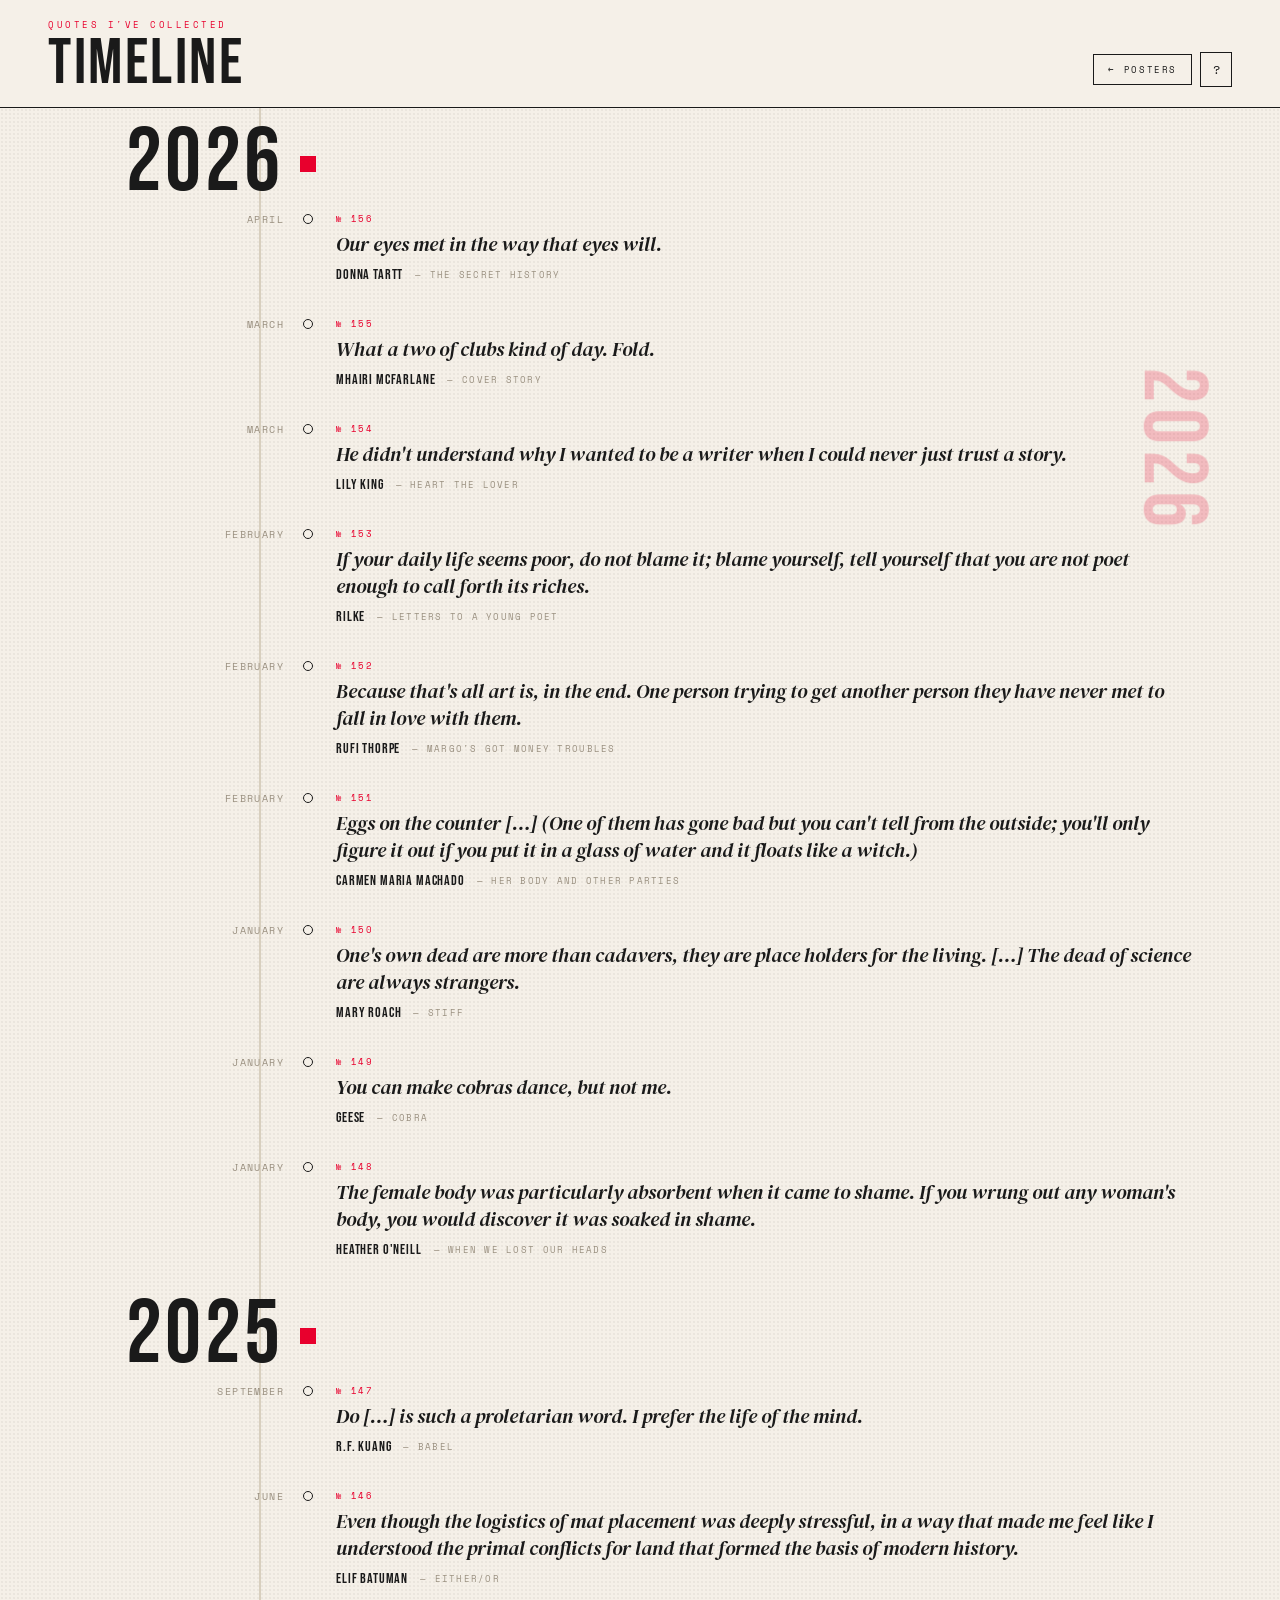
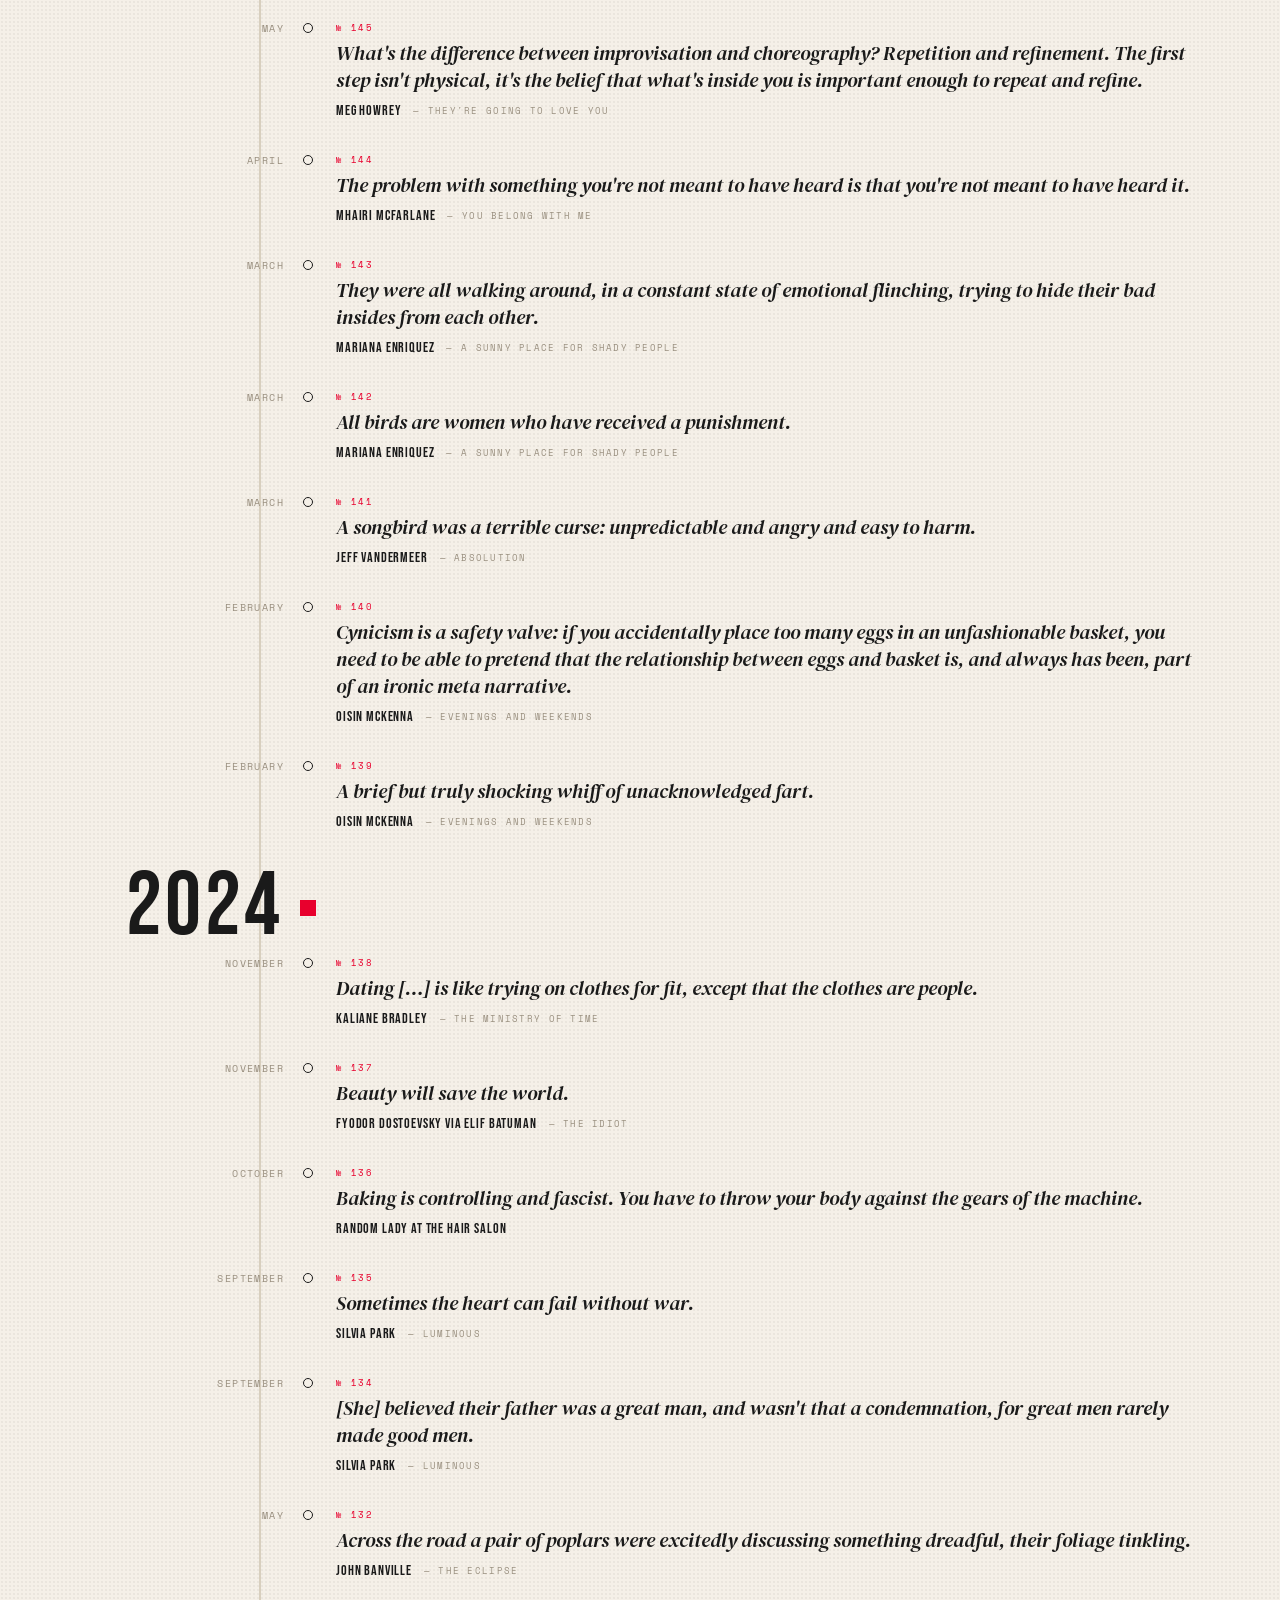
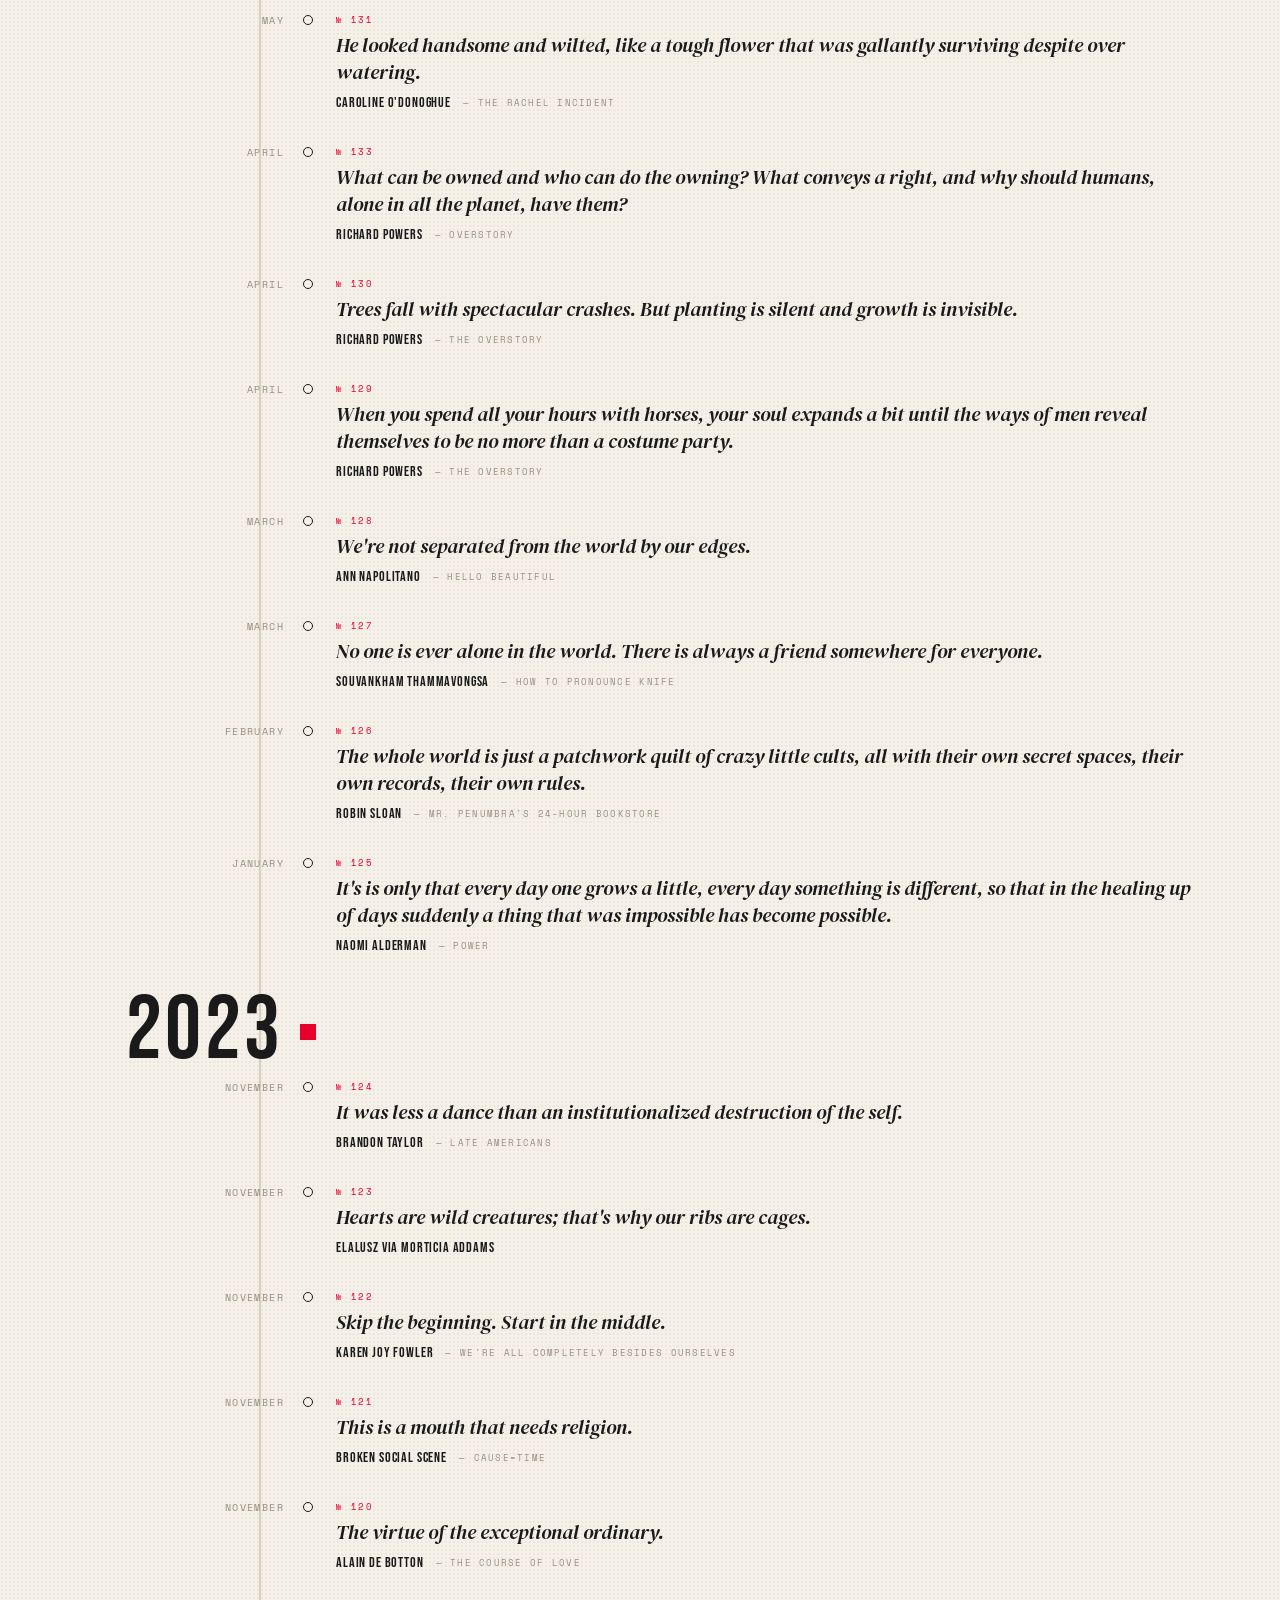
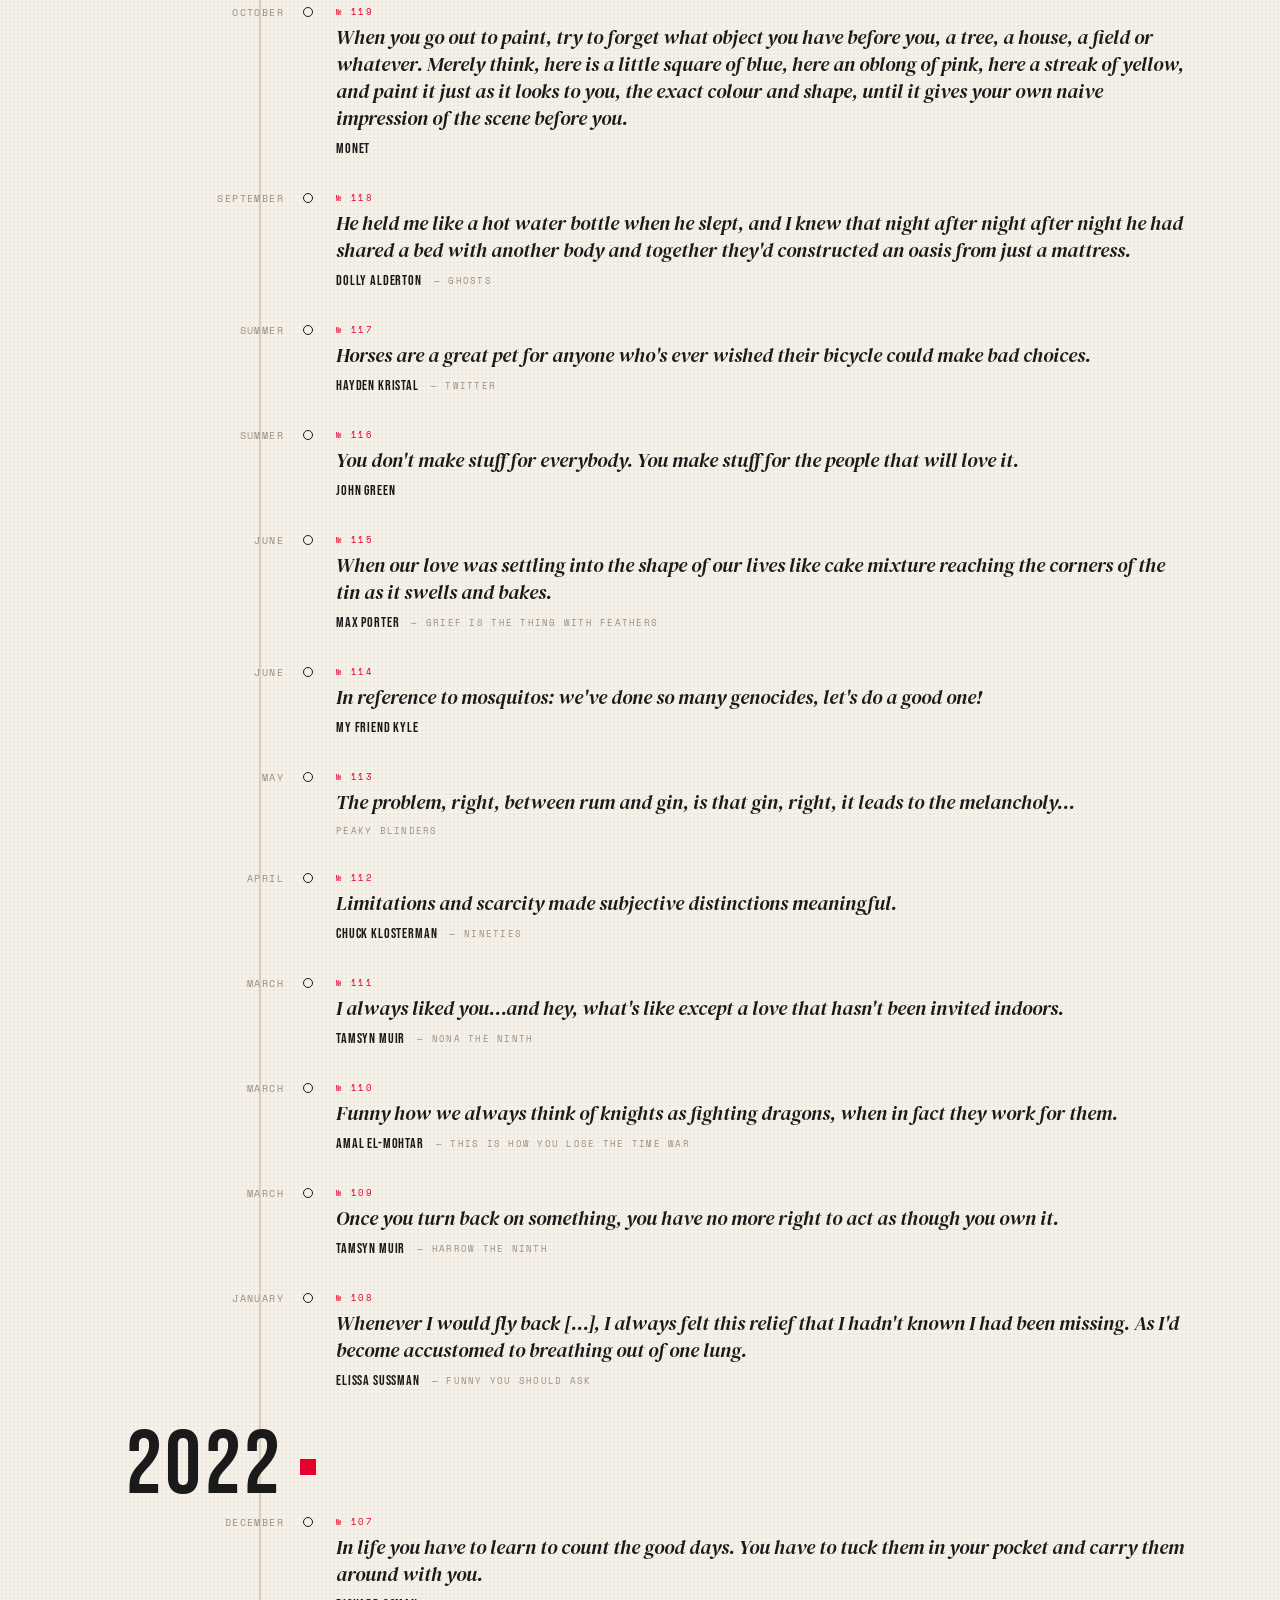
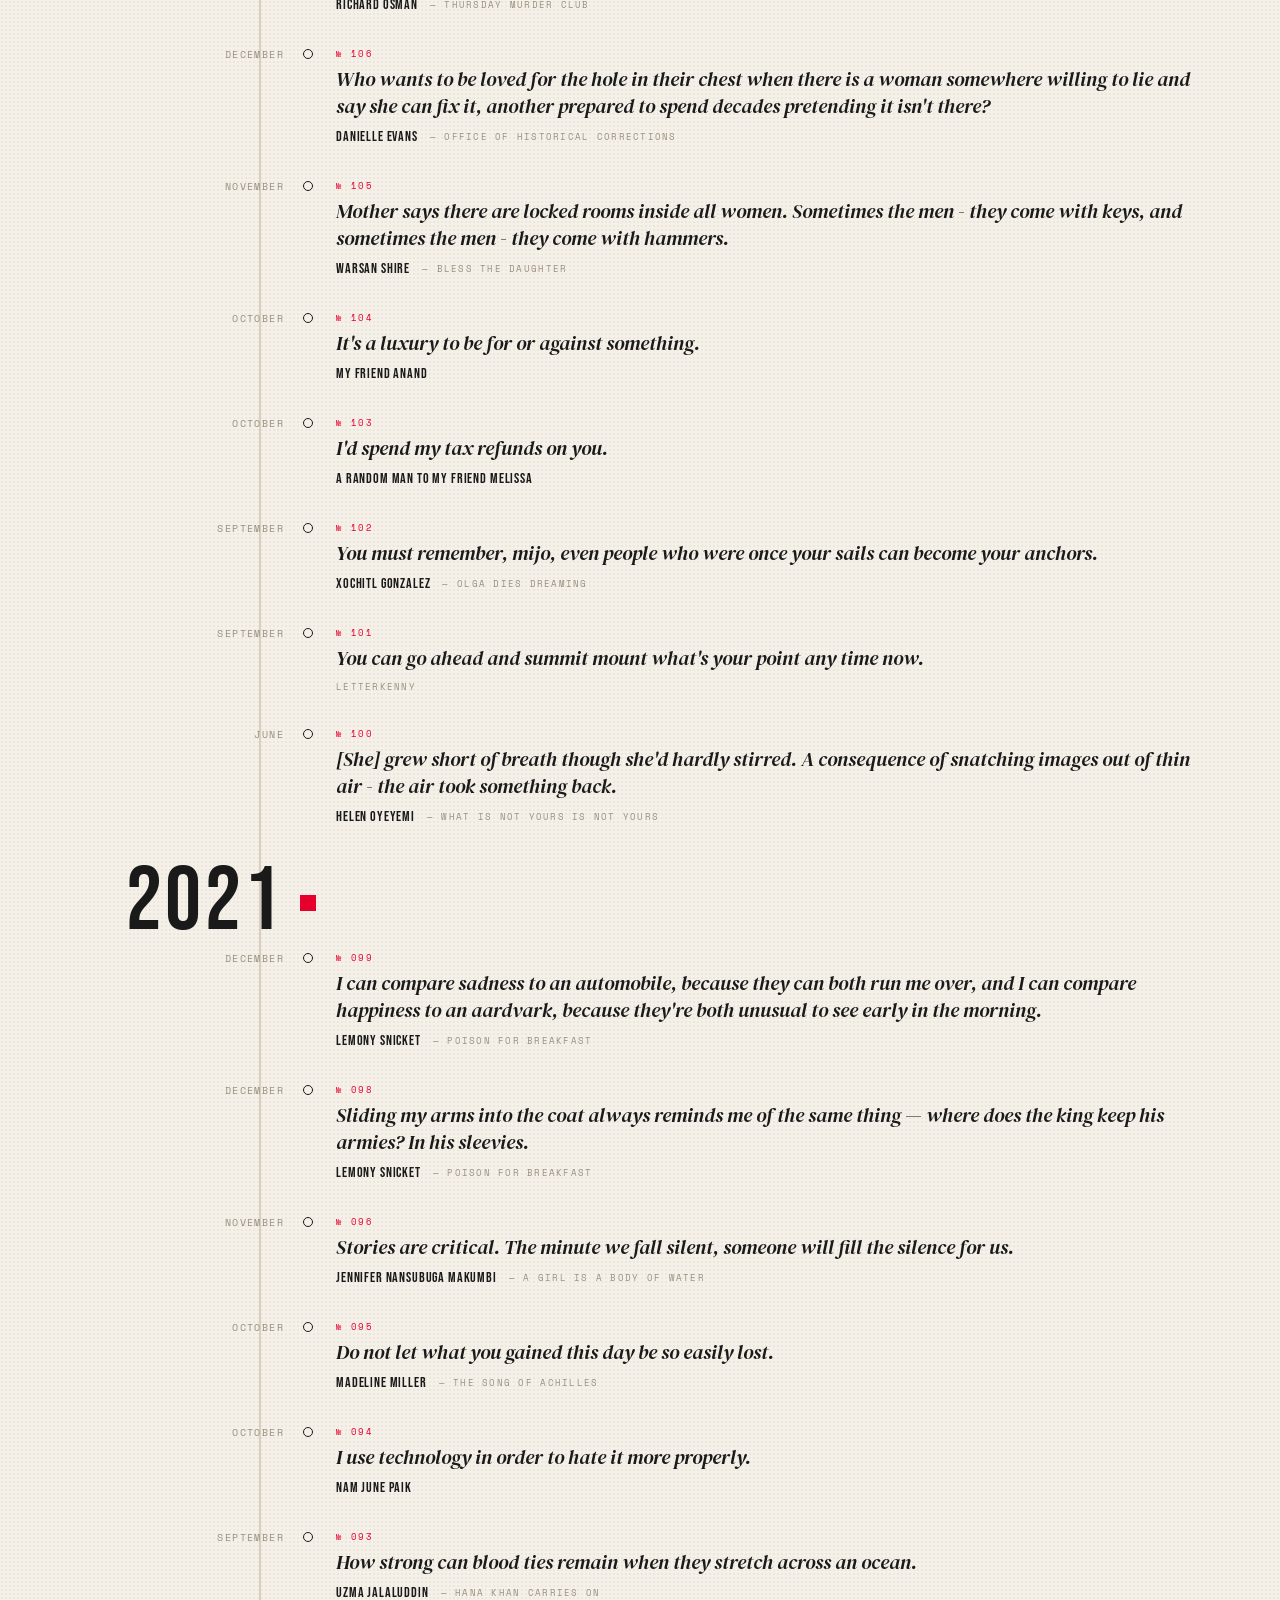
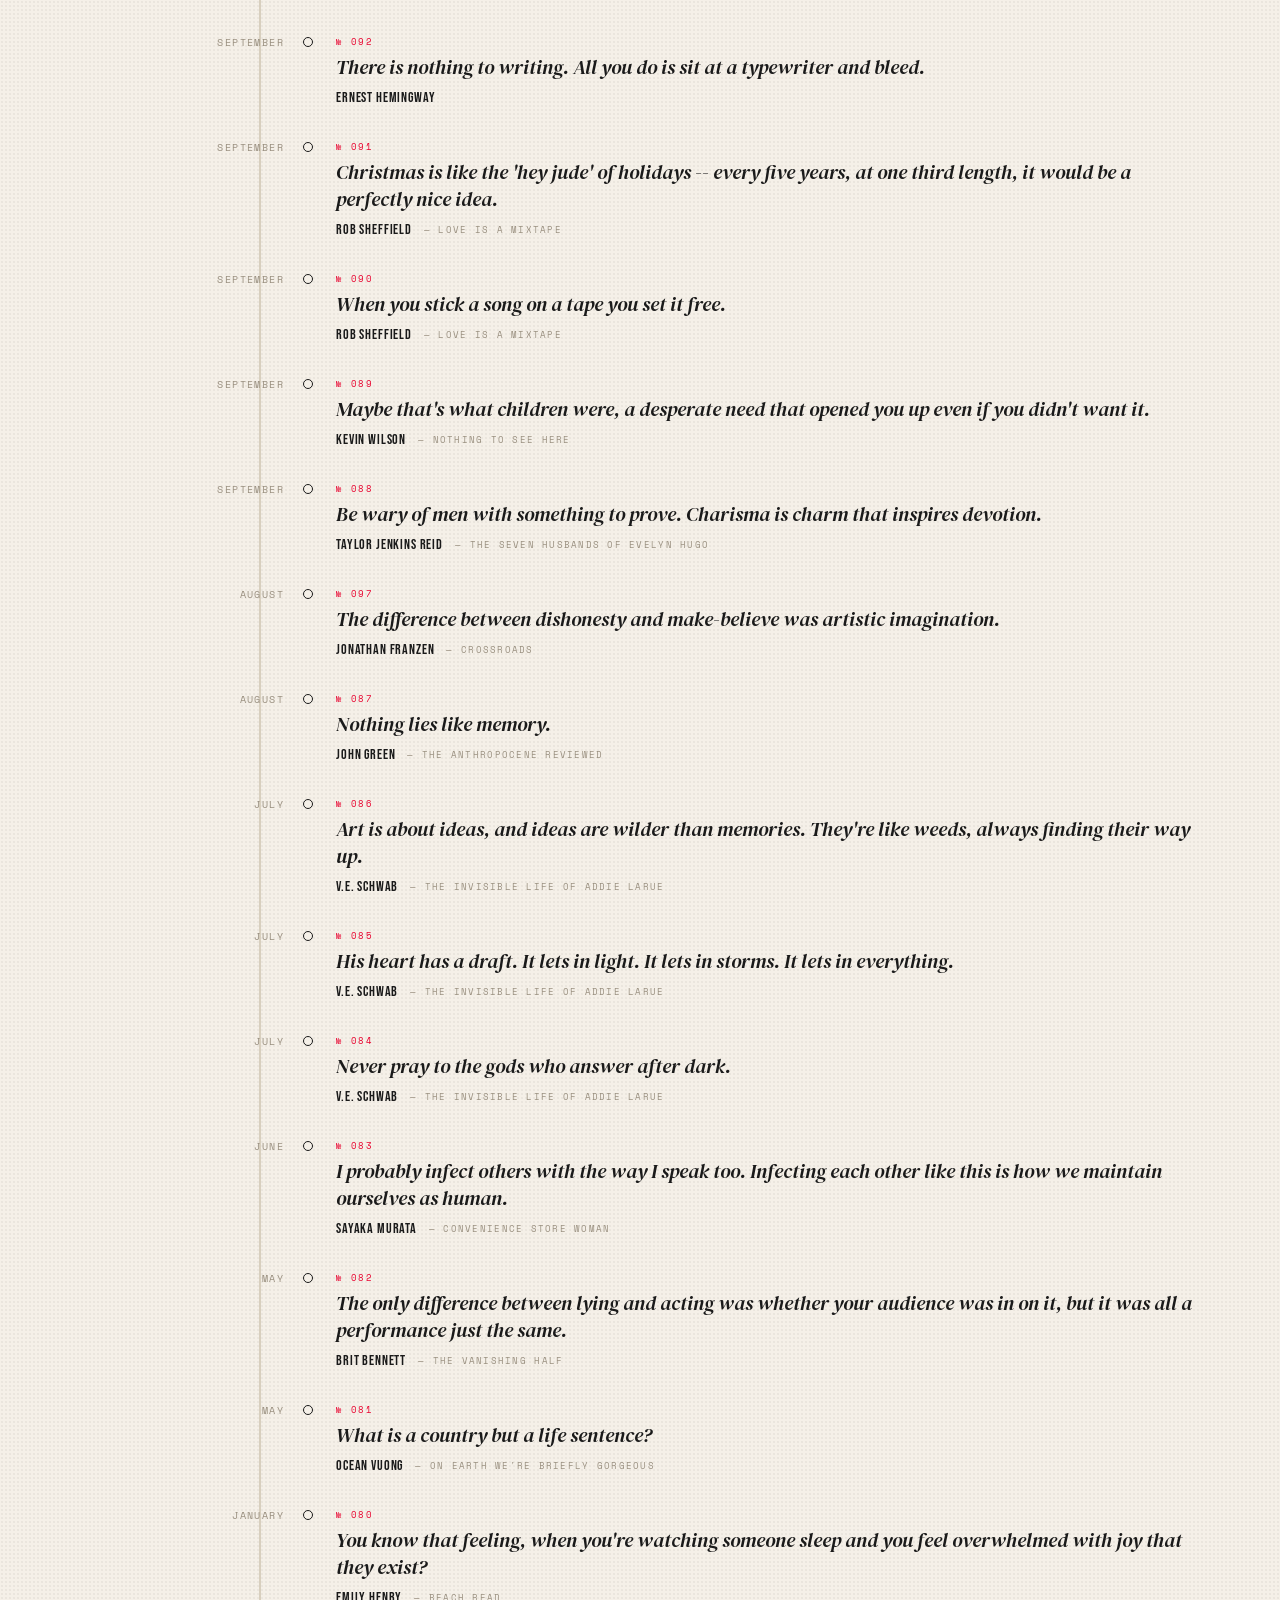
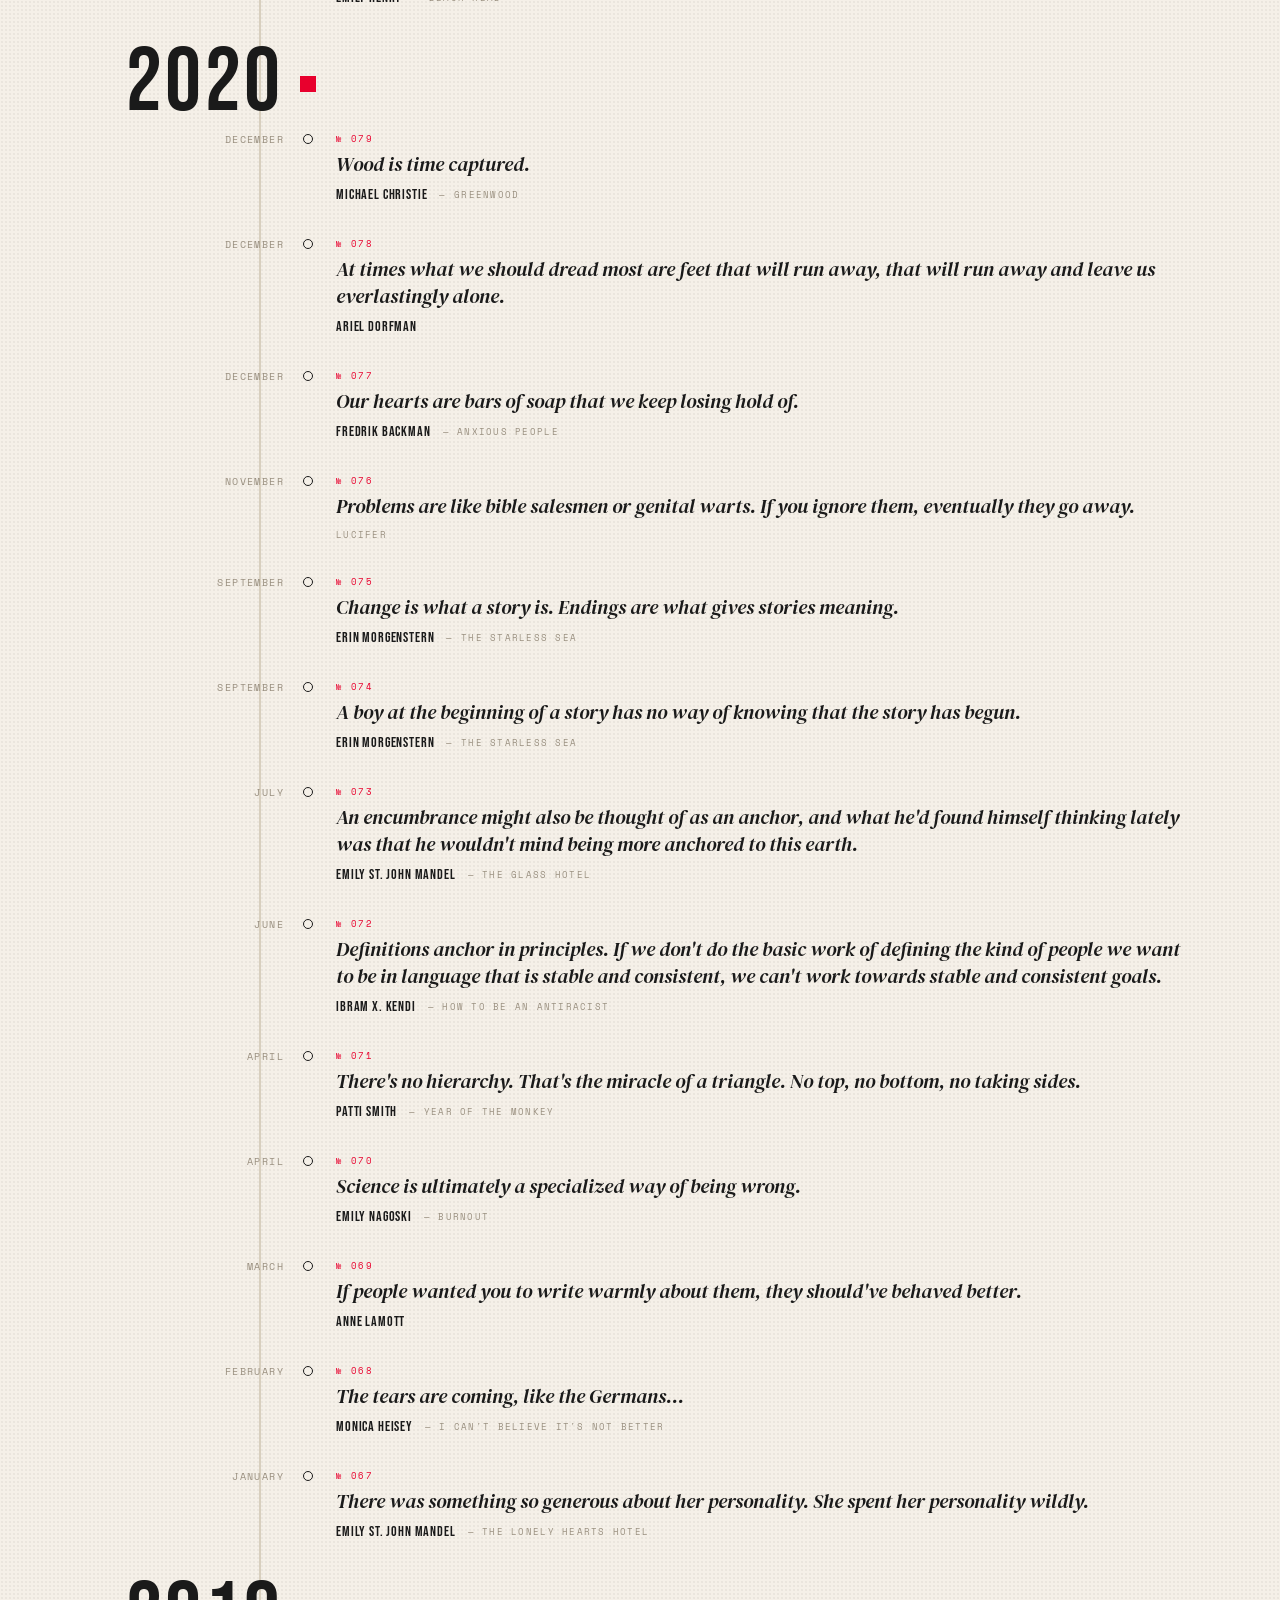
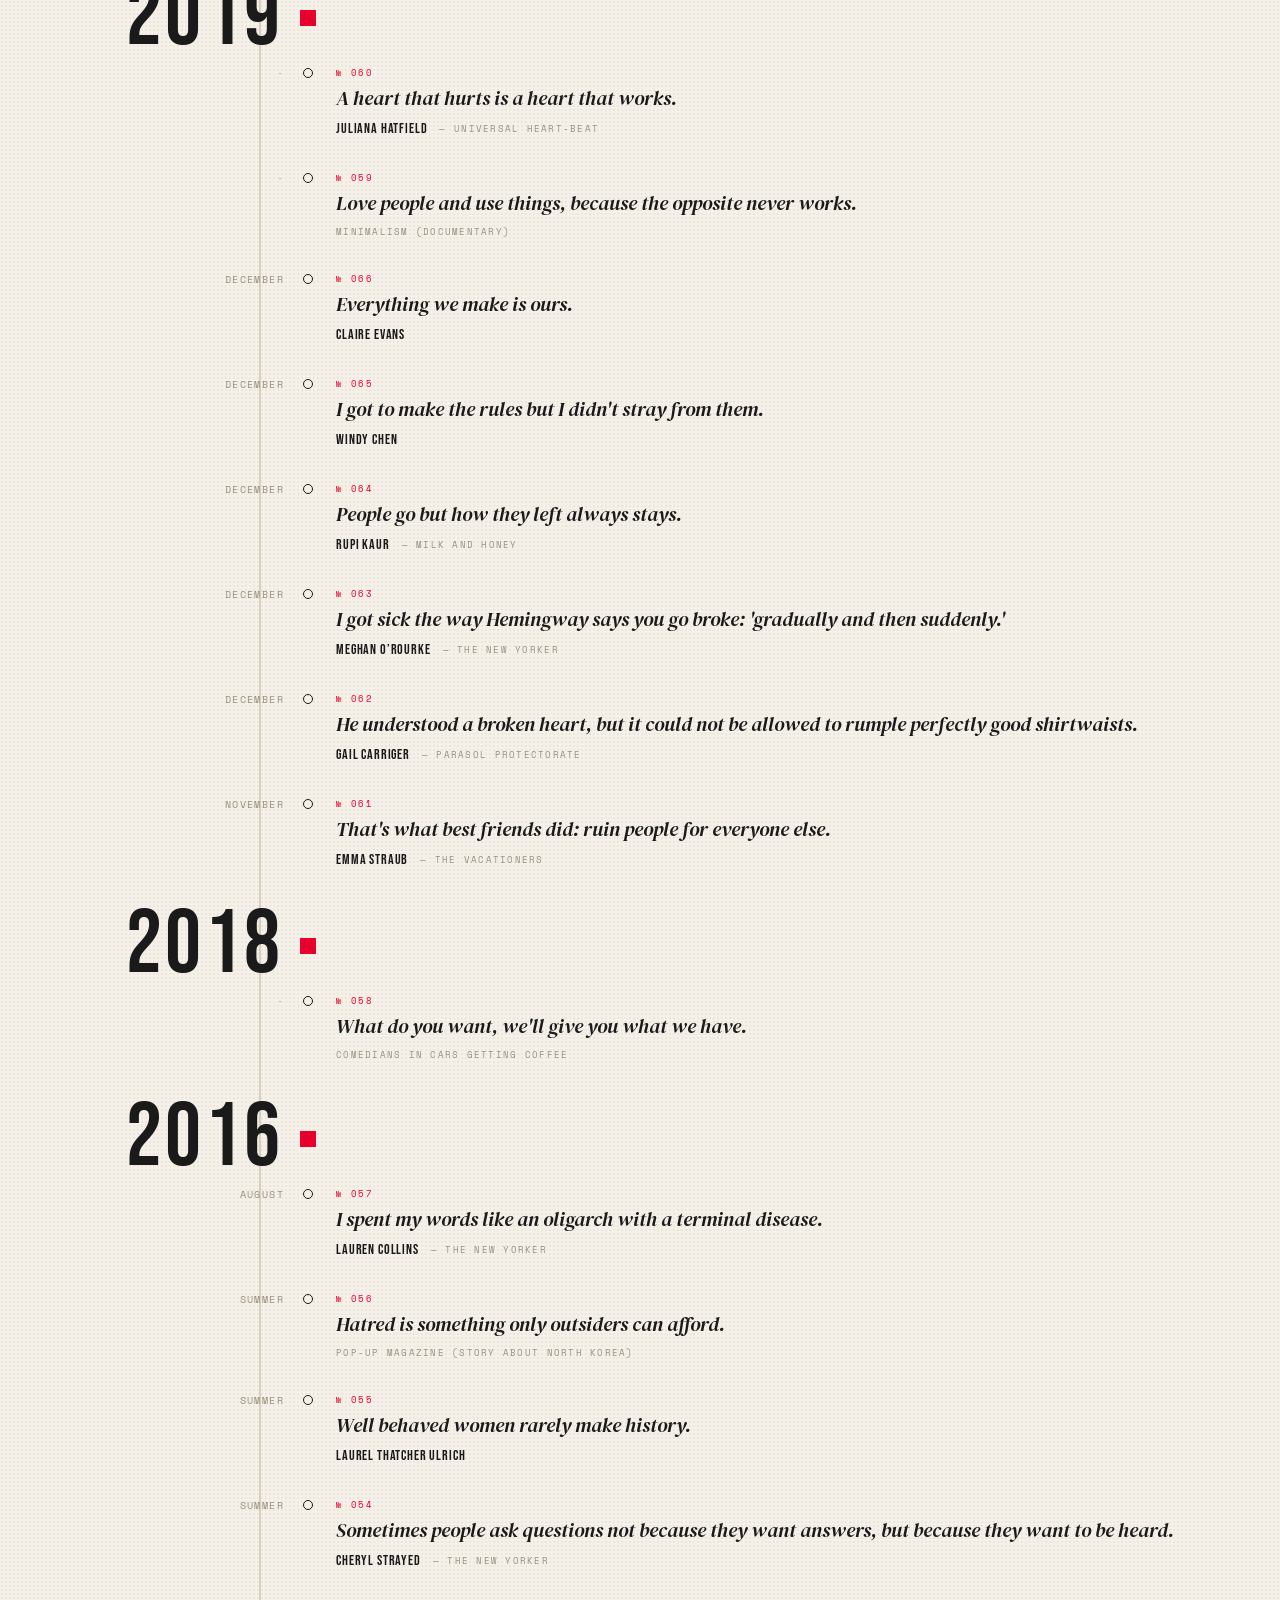
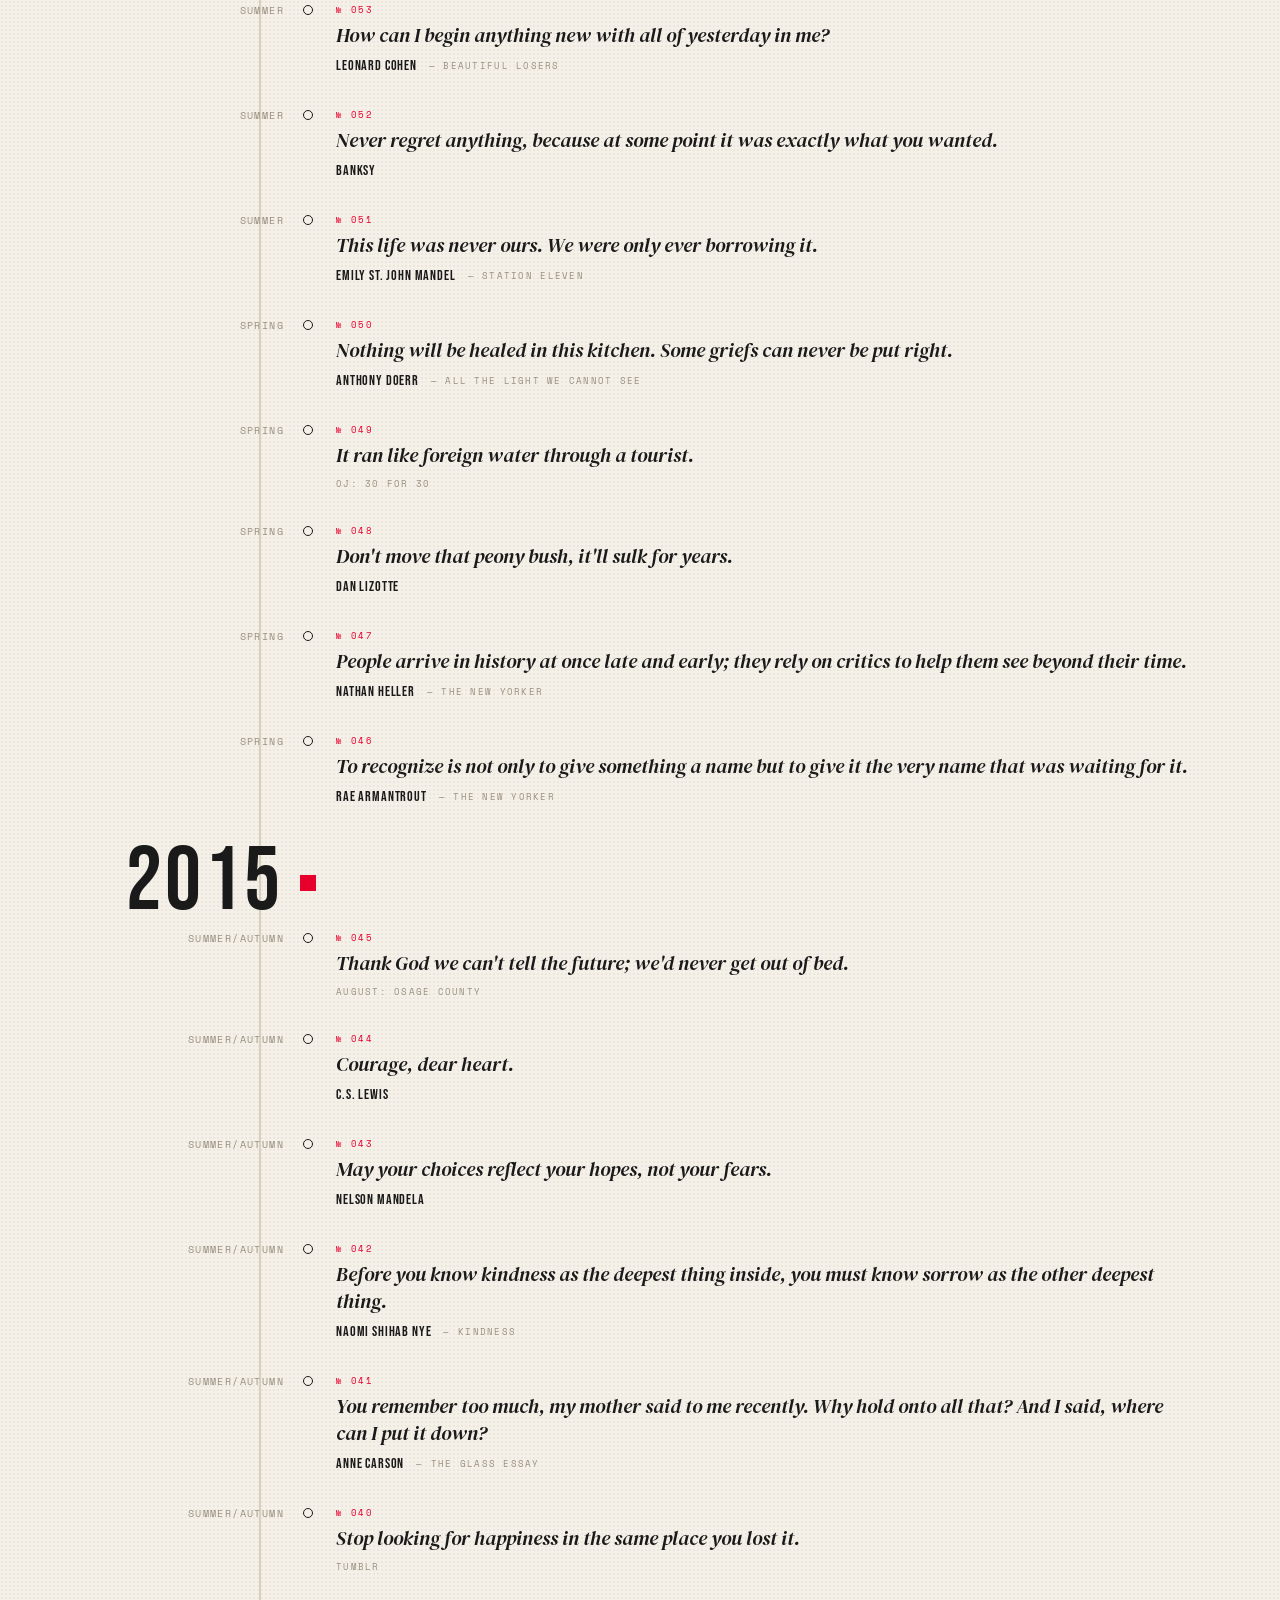
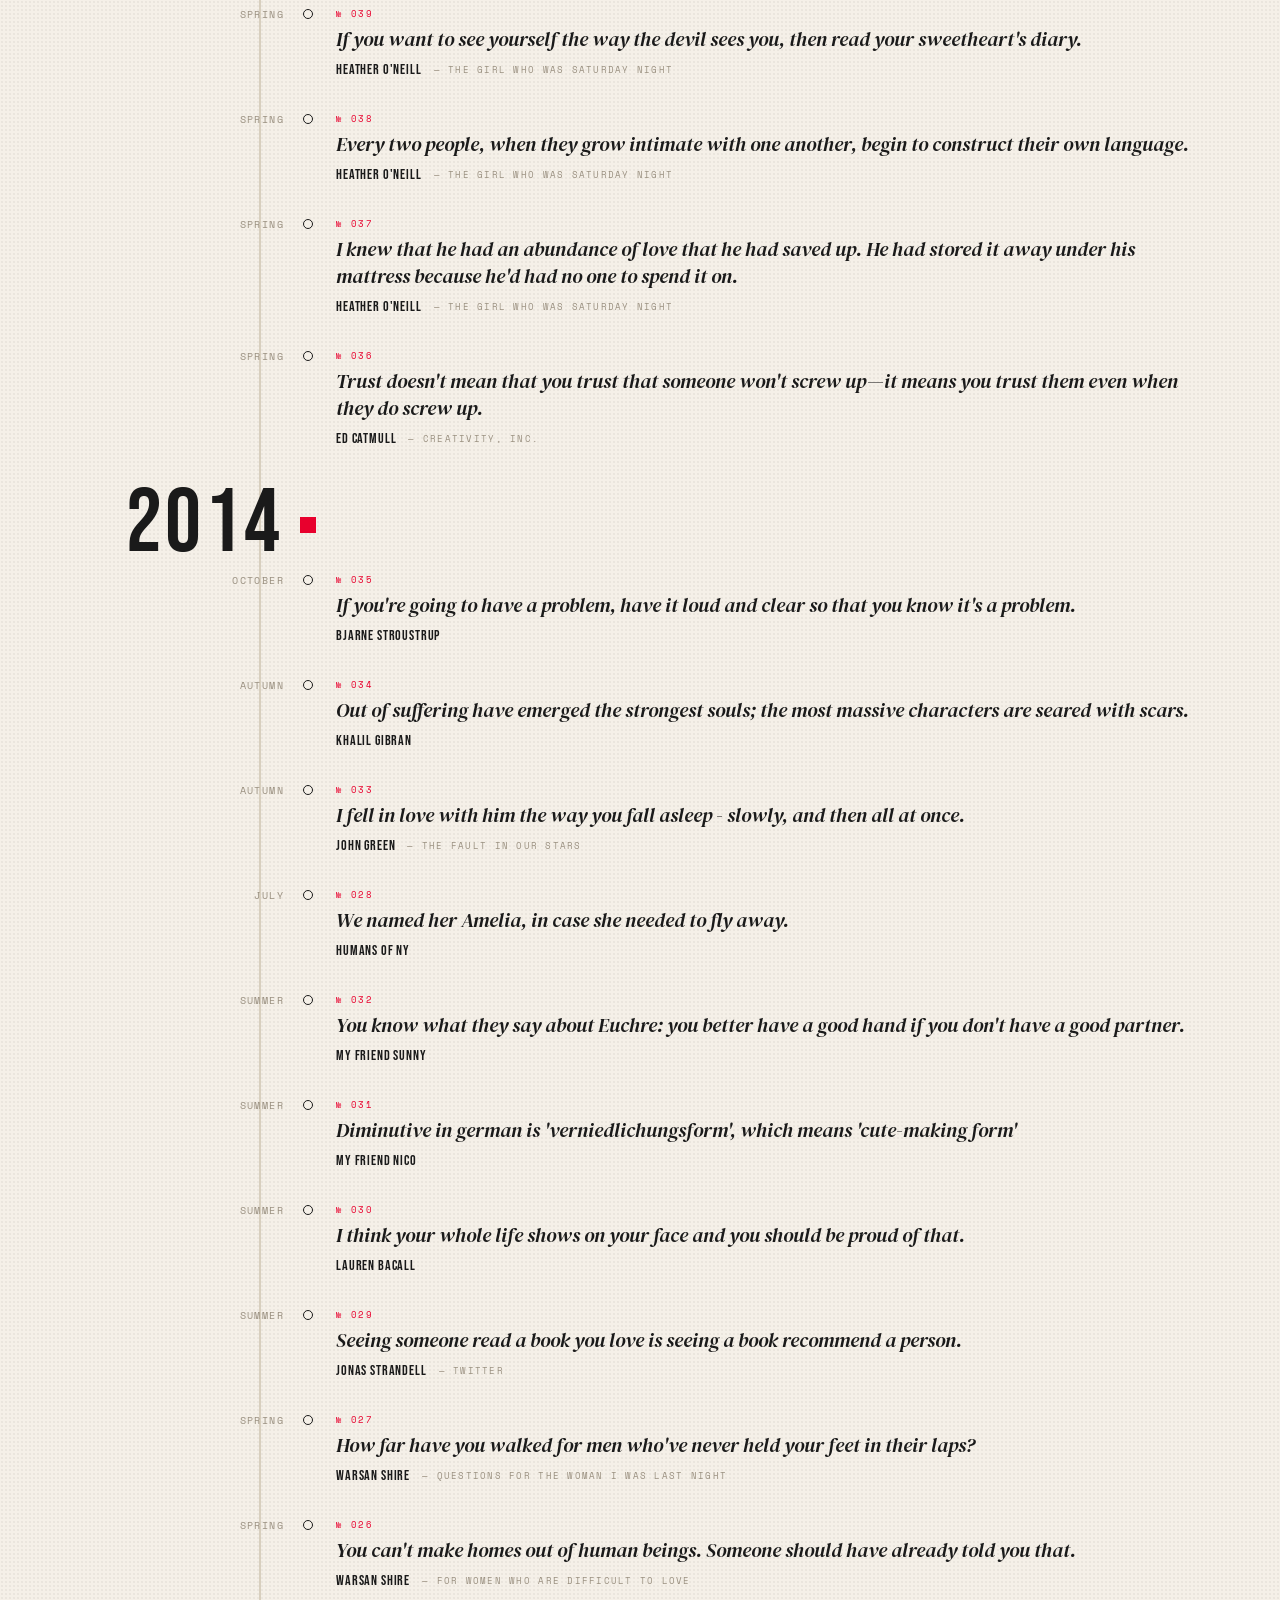
==== timeline.html @ dbc880e6 "add timeline" ====
<!DOCTYPE html>
<html lang="en">
<head>
  <meta charset="UTF-8">
  <meta name="viewport" content="width=device-width, initial-scale=1.0">
  <title>Quotes — Timeline</title>
  <link rel="preconnect" href="https://fonts.googleapis.com">
  <link href="https://fonts.googleapis.com/css2?family=Bebas+Neue&family=DM+Serif+Display:ital@0;1&family=Space+Mono:wght@400;700&display=swap" rel="stylesheet">
  <link rel="stylesheet" href="timeline.css">
</head>
<body>

<header class="page-header">
  <div class="masthead">
    <div class="masthead-eyebrow">Quotes I've collected</div>
    <h1 class="masthead-title">Timeline</h1>
  </div>
  <nav class="page-nav">
    <a class="nav-link" href="index.html">← Posters</a>
    <button class="nav-link nav-info" onclick="openAbout()" title="About">?</button>
  </nav>
</header>

<aside class="year-pin" id="yearPin" aria-hidden="true"></aside>

<main class="timeline" id="timeline">
  <!-- Years and entries injected by JS -->
  <div class="loading">Loading the archive…</div>
</main>

<footer class="page-footer">
  <div class="footer-rule"></div>
  <div class="footer-meta">
    <span id="countLabel">— quotes</span>
    <span class="footer-dot">•</span>
    <span id="rangeLabel">spanning —</span>
  </div>
</footer>

<!-- About overlay -->
<div class="about-overlay" id="aboutOverlay" aria-hidden="true">
  <button class="about-close" onclick="closeAbout()" aria-label="Close">×</button>
  <div class="about-content">
    <div class="about-eyebrow">Some context</div>
    <h2 class="about-title">The <br>timeline</h2>
    <p>Every quote I've saved, in the order I saved it. Tap any entry to open the poster.</p>
    <p>Some years are loud, some are quiet — that's just how reading goes. The dates get blurrier the further back you go; I only started using Goodreads around 2019, so anything before that is dated by vibes. The quotes themselves still live in one date-less, biblical-length note.
    </p>
    <div class="about-divider"></div>
    <p class="about-meta">Made by <a href="https://meowni.ca">Monica Dinculescu</a>.</p>
  </div>
</div>

<script src="timeline.js"></script>
</body>
</html>
---- timeline.css ----
:root {
  --bg: #F5F0E8;
  --ink: #1A1A1A;
  --accent: #E8002D;
  --muted: #9A9080;
  --rule: #D8CFBE;
  --serif: 'DM Serif Display', Georgia, serif;
  --mono: 'Space Mono', monospace;
  --display: 'Bebas Neue', sans-serif;

  /* Spine geometry */
  --spine-x: clamp(110px, 22%, 220px);   /* where the vertical rule sits */
  --tick-r: 5px;
}

*, *::before, *::after { box-sizing: border-box; margin: 0; padding: 0; }

html, body {
  background: var(--bg);
  color: var(--ink);
  font-family: var(--mono);
  -webkit-font-smoothing: antialiased;
  text-rendering: optimizeLegibility;
}

body {
  min-height: 100dvh;
  padding-bottom: 120px;
  background-image:
    radial-gradient(rgba(26,26,26,0.05) 1px, transparent 1px);
  background-size: 4px 4px;
}

a { color: inherit; }

/* ── HEADER ─────────────────────────────────────────────── */
.page-header {
  position: sticky;
  top: 0;
  z-index: 5;
  background: var(--bg);
  border-bottom: 1.5px solid var(--ink);
  display: flex;
  align-items: flex-end;
  justify-content: space-between;
  padding: 18px clamp(20px, 4vw, 48px) 14px;
  gap: 24px;
}

.masthead-eyebrow {
  font-family: var(--mono);
  font-size: 9px;
  letter-spacing: 0.28em;
  text-transform: uppercase;
  color: var(--accent);
  margin-bottom: 4px;
}

.masthead-title {
  font-family: var(--display);
  font-size: clamp(36px, 6vw, 64px);
  line-height: 0.9;
  letter-spacing: 0.04em;
  font-weight: 400;
}

.page-nav {
  display: flex;
  gap: 8px;
  align-items: center;
  padding-bottom: 6px;
}

.nav-link {
  appearance: none;
  background: transparent;
  border: 1.5px solid var(--ink);
  color: var(--ink);
  font-family: var(--mono);
  font-size: 9px;
  letter-spacing: 0.18em;
  text-transform: uppercase;
  padding: 8px 14px;
  text-decoration: none;
  cursor: pointer;
  transition: background 0.15s, color 0.15s;
  display: inline-flex;
  align-items: center;
  justify-content: center;
}
.nav-link:hover {
  background: var(--ink);
  color: var(--bg);
}
.nav-info {
  width: 32px;
  padding: 8px 0;
  font-size: 12px;
  letter-spacing: 0;
}

/* ── STICKY YEAR PIN ─────────────────────────────────────── */
.year-pin {
  position: fixed;
  top: 50%;
  right: clamp(12px, 2vw, 28px);
  transform: translateY(-50%) rotate(90deg);
  transform-origin: center;
  font-family: var(--display);
  font-size: clamp(48px, 7vw, 96px);
  letter-spacing: 0.06em;
  color: var(--accent);
  opacity: 0.18;
  pointer-events: none;
  user-select: none;
  z-index: 1;
  white-space: nowrap;
  transition: opacity 0.3s ease;
}
.year-pin.visible { opacity: 0.22; }

/* ── TIMELINE ─────────────────────────────────────────────── */
.timeline {
  position: relative;
  max-width: 1200px;
  margin: 0 auto;
  padding: 56px clamp(20px, 4vw, 48px) 40px;
}

.loading {
  font-family: var(--mono);
  font-size: 11px;
  letter-spacing: 0.2em;
  text-transform: uppercase;
  color: var(--muted);
  text-align: center;
  padding: 80px 0;
}

/* The vertical spine */
.timeline::before {
  content: '';
  position: absolute;
  top: 0;
  bottom: 0;
  left: calc(var(--spine-x) - 0.75px);
  width: 1.5px;
  background: var(--rule);
}

/* ── YEAR GROUP ───────────────────────────────────────────── */
.year-group {
  position: relative;
  margin-bottom: 64px;
}

.year-marker {
  position: relative;
  display: flex;
  align-items: center;
  margin-bottom: 28px;
}

.year-marker::before {
  /* fat tick that interrupts the spine */
  content: '';
  position: absolute;
  left: calc(var(--spine-x) - 8px);
  top: 50%;
  transform: translateY(-50%);
  width: 16px;
  height: 16px;
  background: var(--accent);
  z-index: 2;
}

.year-label {
  position: absolute;
  left: 0;
  width: calc(var(--spine-x) - 24px);
  text-align: right;
  font-family: var(--display);
  font-size: clamp(48px, 7vw, 96px);
  line-height: 1;
  letter-spacing: 0.04em;
  color: var(--ink);
  top: 50%;
  transform: translateY(-50%);
}

/* ── ENTRY (whole row is a link) ──────────────────────────── */
.entry {
  position: relative;
  display: block;
  padding: 12px 0 14px calc(var(--spine-x) + 28px);
  text-decoration: none;
  color: inherit;
  transition: background 0.2s ease;
}

.entry:hover {
  background: rgba(232, 0, 45, 0.04);
}

.entry::before {
  /* dot on the spine */
  content: '';
  position: absolute;
  left: calc(var(--spine-x) - var(--tick-r));
  top: 22px;
  width: calc(var(--tick-r) * 2);
  height: calc(var(--tick-r) * 2);
  background: var(--bg);
  border: 1.5px solid var(--ink);
  border-radius: 50%;
  z-index: 2;
  transition: background 0.2s ease, border-color 0.2s ease, transform 0.2s ease;
}

.entry:hover::before {
  background: var(--accent);
  border-color: var(--accent);
  transform: scale(1.3);
}

.entry-date {
  position: absolute;
  left: 0;
  top: 20px;
  width: calc(var(--spine-x) - 24px);
  text-align: right;
  font-family: var(--mono);
  font-size: 10px;
  letter-spacing: 0.14em;
  text-transform: uppercase;
  color: var(--muted);
}

.entry-id {
  display: inline-block;
  font-family: var(--mono);
  font-size: 9px;
  letter-spacing: 0.18em;
  color: var(--accent);
  margin-bottom: 6px;
}

.entry-quote {
  font-family: var(--serif);
  font-style: italic;
  font-size: clamp(16px, 1.6vw, 20px);
  line-height: 1.35;
  color: var(--ink);
}

.entry-meta {
  margin-top: 8px;
  display: flex;
  align-items: center;
  gap: 12px;
  flex-wrap: wrap;
}

.entry-author {
  font-family: var(--display);
  font-size: 14px;
  letter-spacing: 0.06em;
  color: var(--ink);
}

.entry-source {
  font-family: var(--mono);
  font-size: 9px;
  letter-spacing: 0.14em;
  text-transform: uppercase;
  color: var(--muted);
}

/* Only prepend the em-dash when an author span sits before us. */
.entry-author + .entry-source::before {
  content: '— ';
}

/* ── FOOTER ───────────────────────────────────────────────── */
.page-footer {
  max-width: 1200px;
  margin: 0 auto;
  padding: 0 clamp(20px, 4vw, 48px);
}

.footer-rule {
  height: 1.5px;
  background: var(--ink);
  margin-bottom: 14px;
}

.footer-meta {
  display: flex;
  align-items: center;
  gap: 12px;
  font-family: var(--mono);
  font-size: 9px;
  letter-spacing: 0.22em;
  text-transform: uppercase;
  color: var(--muted);
}

.footer-dot { color: var(--accent); }

/* ── ABOUT OVERLAY ────────────────────────────────────────── */
.about-overlay {
  position: fixed;
  inset: 0;
  background: var(--ink);
  color: var(--bg);
  z-index: 100;
  display: flex;
  align-items: center;
  justify-content: center;
  padding: clamp(28px, 8%, 56px);
  opacity: 0;
  pointer-events: none;
  transition: opacity 0.3s ease;
}

.about-overlay.open {
  opacity: 1;
  pointer-events: all;
}

.about-close {
  position: absolute;
  top: 14px;
  right: 14px;
  appearance: none;
  background: transparent;
  border: none;
  color: var(--bg);
  font-family: var(--mono);
  font-size: 36px;
  line-height: 1;
  width: 40px;
  height: 40px;
  cursor: pointer;
  transition: color 0.15s;
}
.about-close:hover { color: var(--accent); }

.about-content {
  max-width: 420px;
  display: flex;
  flex-direction: column;
  gap: 14px;
}

.about-eyebrow {
  font-family: var(--mono);
  font-size: 9px;
  letter-spacing: 0.28em;
  text-transform: uppercase;
  color: var(--accent);
}

.about-title {
  font-family: var(--display);
  font-size: clamp(36px, 9vw, 64px);
  line-height: 0.95;
  letter-spacing: 0.02em;
  color: var(--bg);
  font-weight: 400;
  margin-bottom: 6px;
}

.about-content p {
  font-family: var(--mono);
  font-size: 12px;
  line-height: 1.8;
  letter-spacing: 0.04em;
}

.about-content a { color: var(--accent); text-decoration: none; }
.about-content a:hover { text-decoration: underline; }

.about-divider {
  width: 32px;
  height: 1.5px;
  background: var(--accent);
  margin: 6px 0;
}

.about-meta { font-size: 10px !important; opacity: 0.6; }

/* ── MOBILE ───────────────────────────────────────────────── */
@media (max-width: 640px) {
  :root {
    --spine-x: 96px;
  }

  .page-header {
    padding: 14px 16px 12px;
  }

  .masthead-title { font-size: 36px; }
  .masthead-eyebrow { font-size: 8px; letter-spacing: 0.22em; }

  .nav-link {
    font-size: 8px;
    letter-spacing: 0.14em;
    padding: 7px 10px;
  }
  .nav-info { width: 28px; padding: 7px 0; font-size: 11px; }

  .timeline { padding: 28px 14px 24px; }

  .year-group { margin-bottom: 40px; }

  /* On mobile the year label is too wide to sit fully inside the
     left gutter, so let it overflow naturally and align it left.  */
  .year-label {
    position: relative;
    left: auto;
    top: auto;
    transform: none;
    width: auto;
    text-align: left;
    font-size: 44px;
    padding-right: 12px;
    background: var(--bg);  /* mask the spine behind the digits */
    z-index: 1;
  }

  .year-marker {
    margin-bottom: 18px;
  }

  .year-marker::before {
    width: 10px;
    height: 10px;
    left: calc(var(--spine-x) - 5px);
    z-index: 0;  /* sits behind the year label on mobile */
  }

  .entry {
    padding: 12px 0 12px calc(var(--spine-x) + 16px);
  }

  .entry-date {
    font-size: 8px;
    letter-spacing: 0.1em;
    width: calc(var(--spine-x) - 18px);
    top: 20px;
  }

  .entry-quote {
    font-size: 16px;
  }

  .entry-author { font-size: 13px; }
  .entry-source { font-size: 8px; }
  .entry-author + .entry-source::before { content: ''; }

  .year-pin { display: none; }
}

/* ── REDUCED MOTION ───────────────────────────────────────── */
@media (prefers-reduced-motion: reduce) {
  *, *::before, *::after {
    transition: none !important;
    animation: none !important;
  }
}
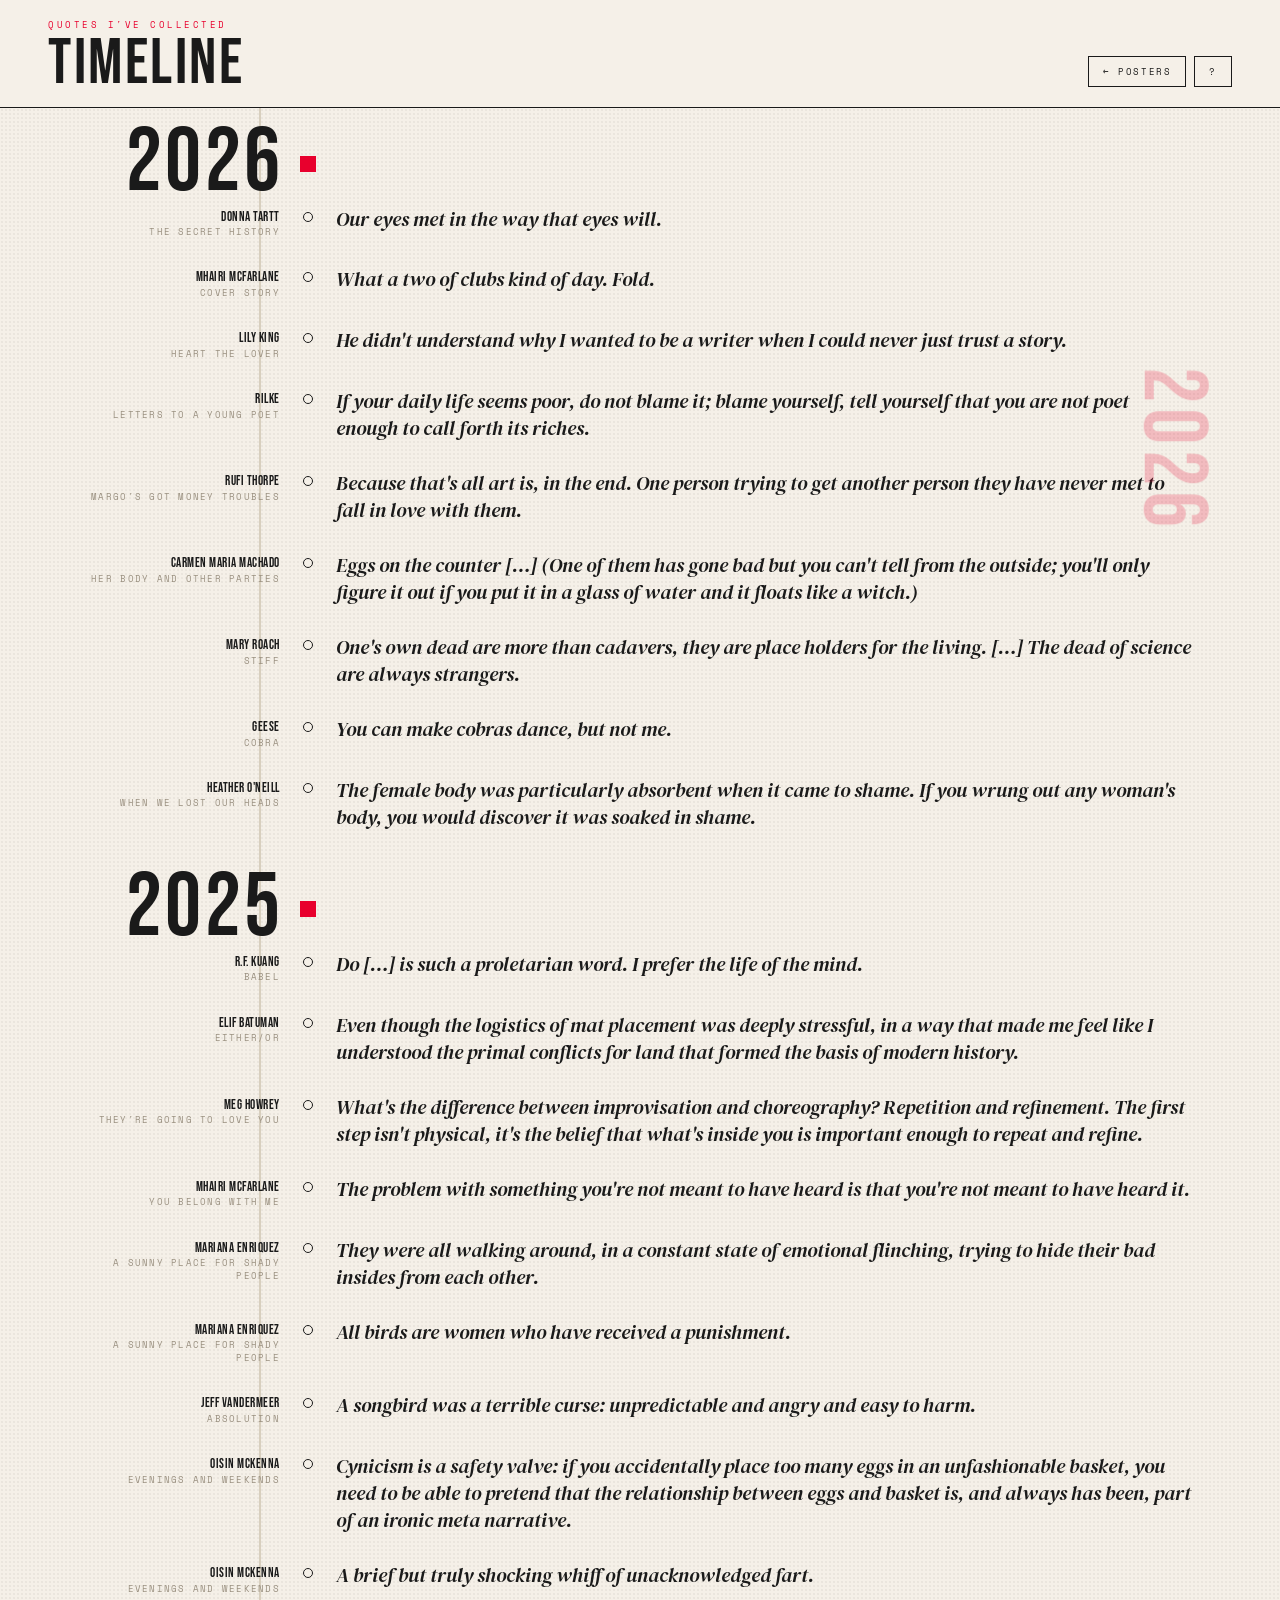
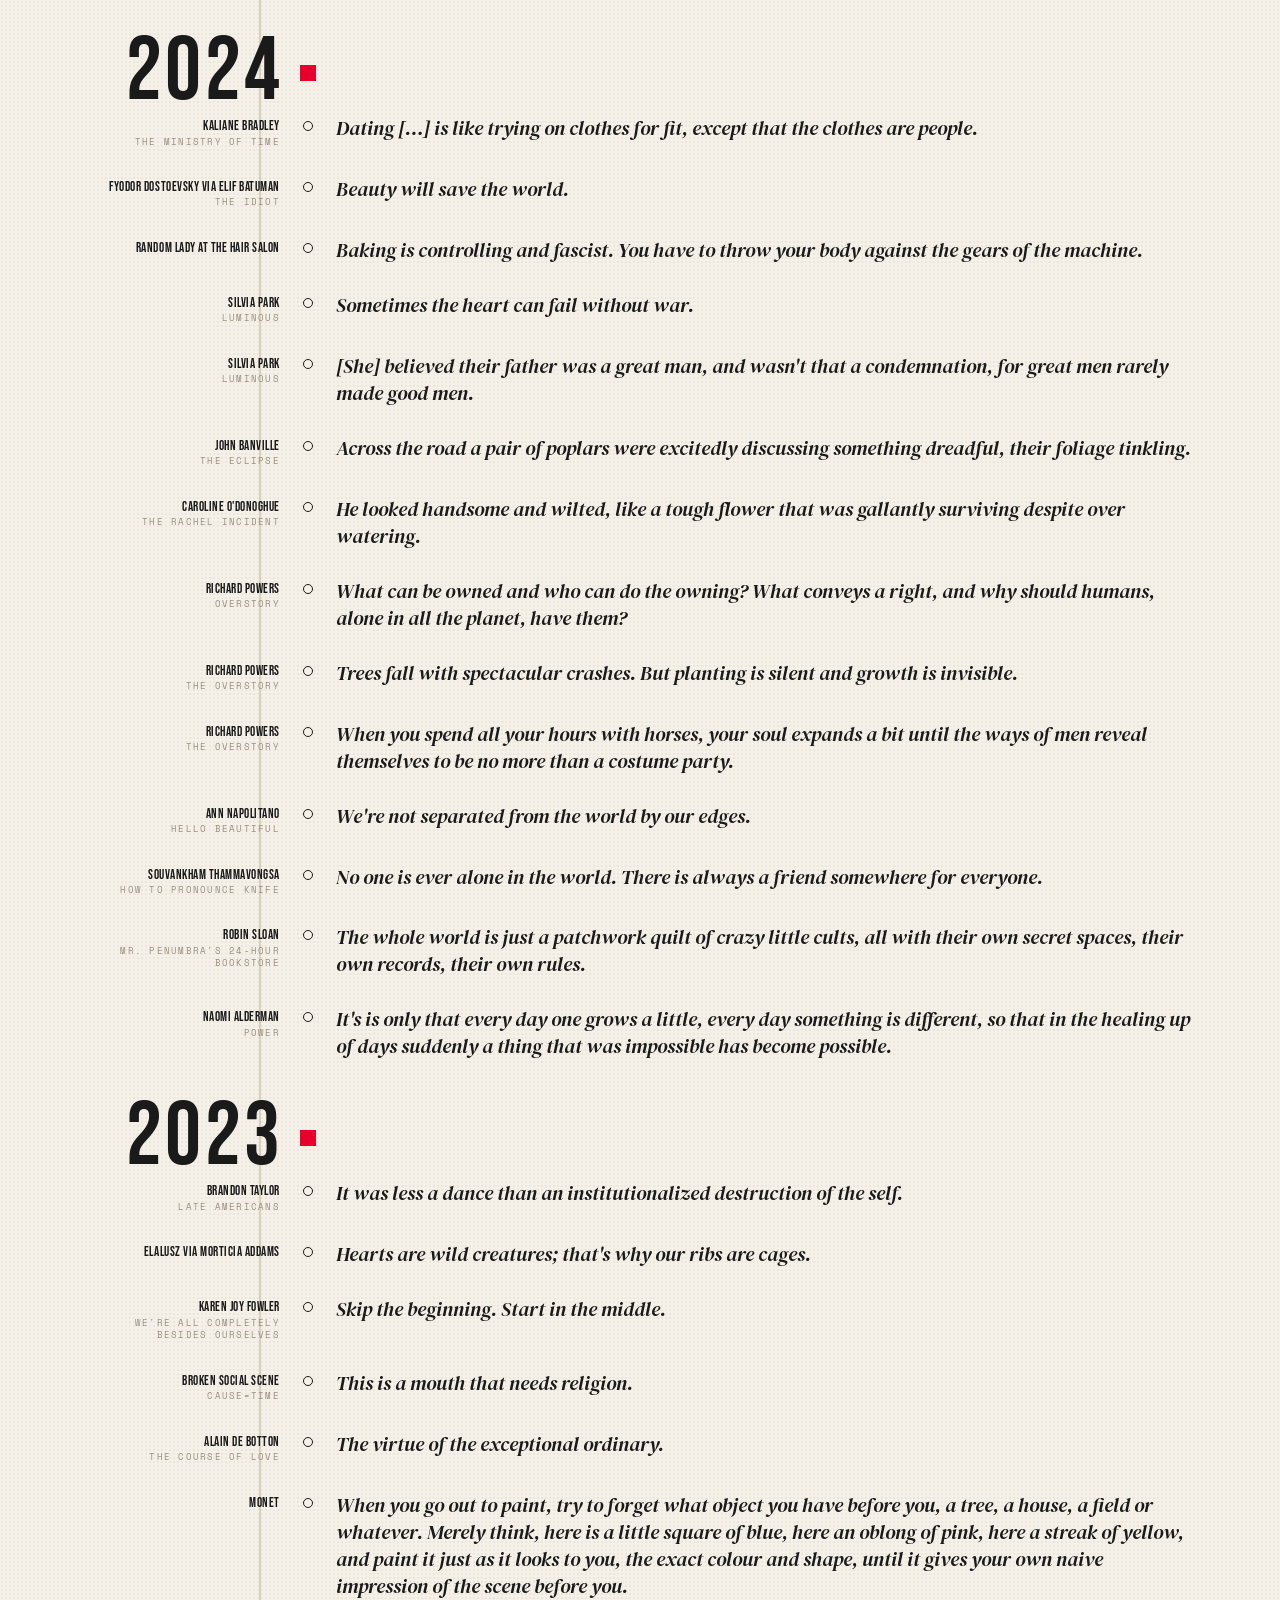
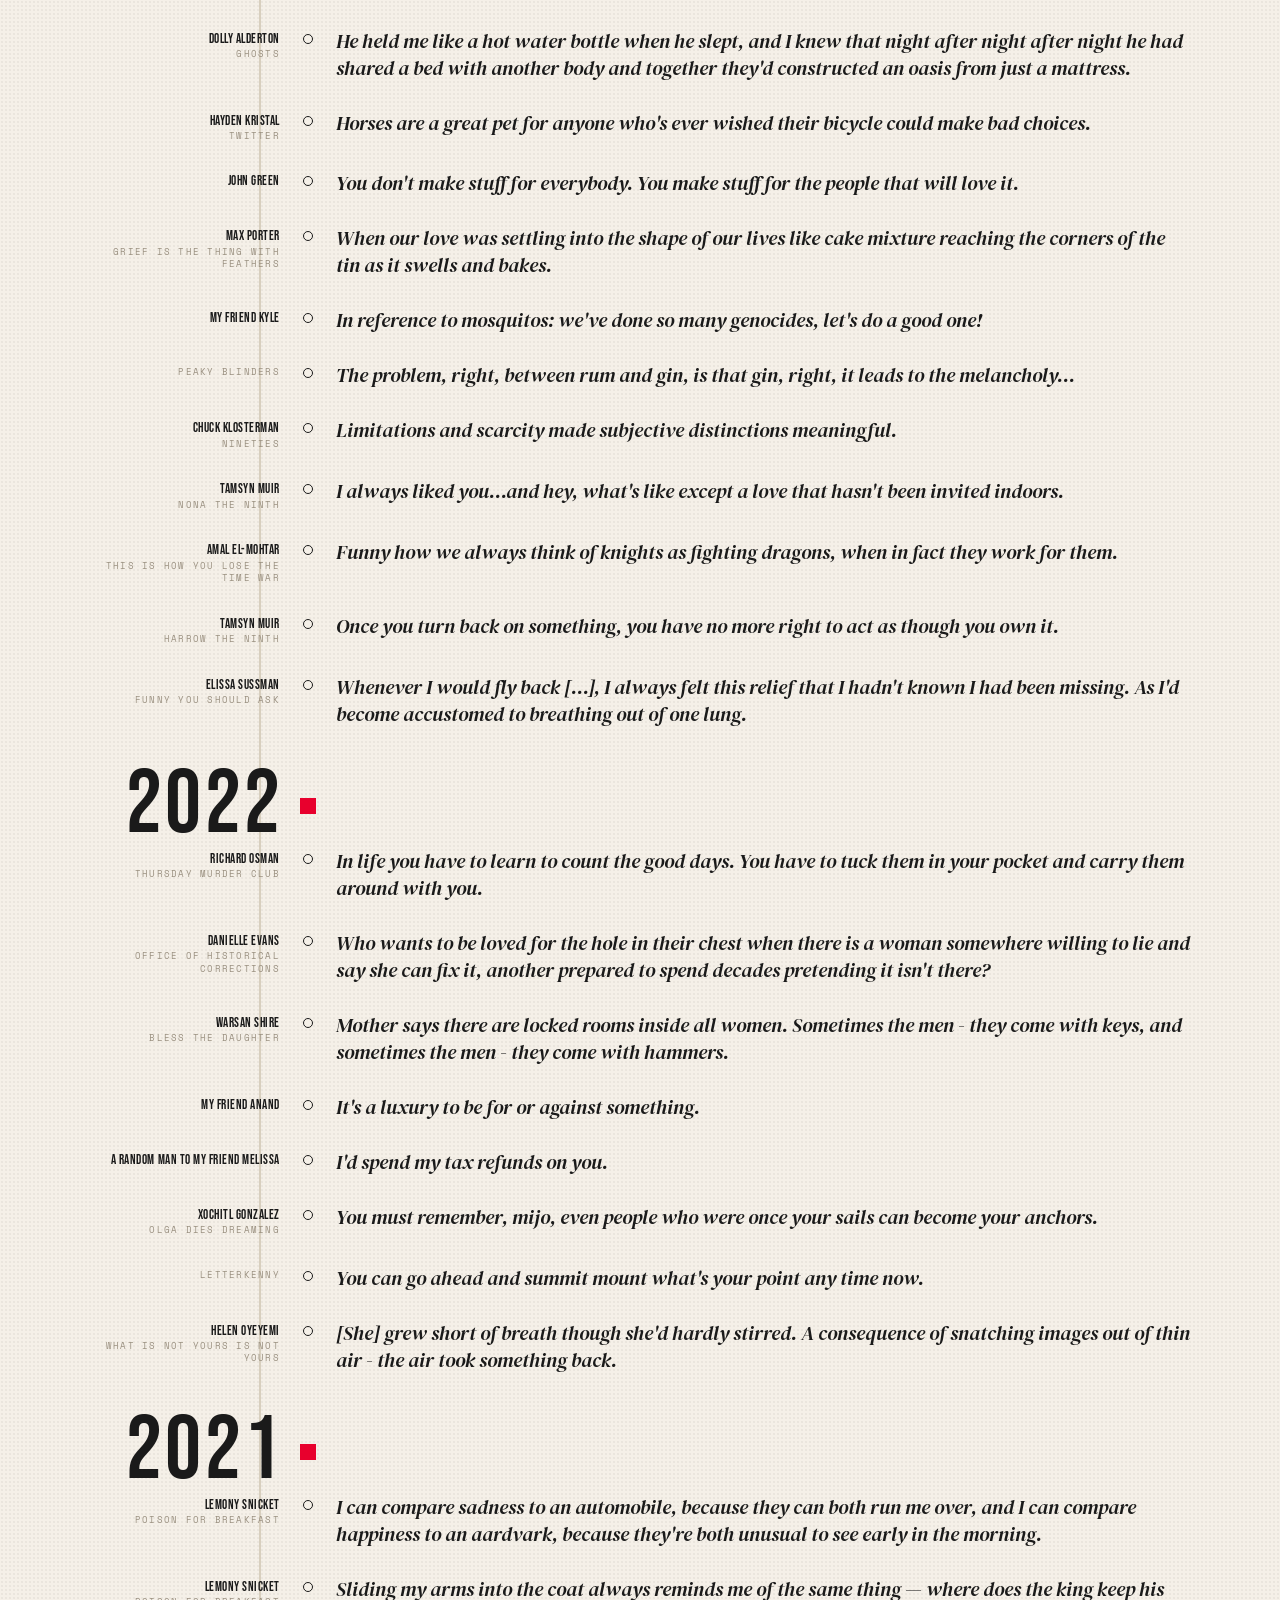
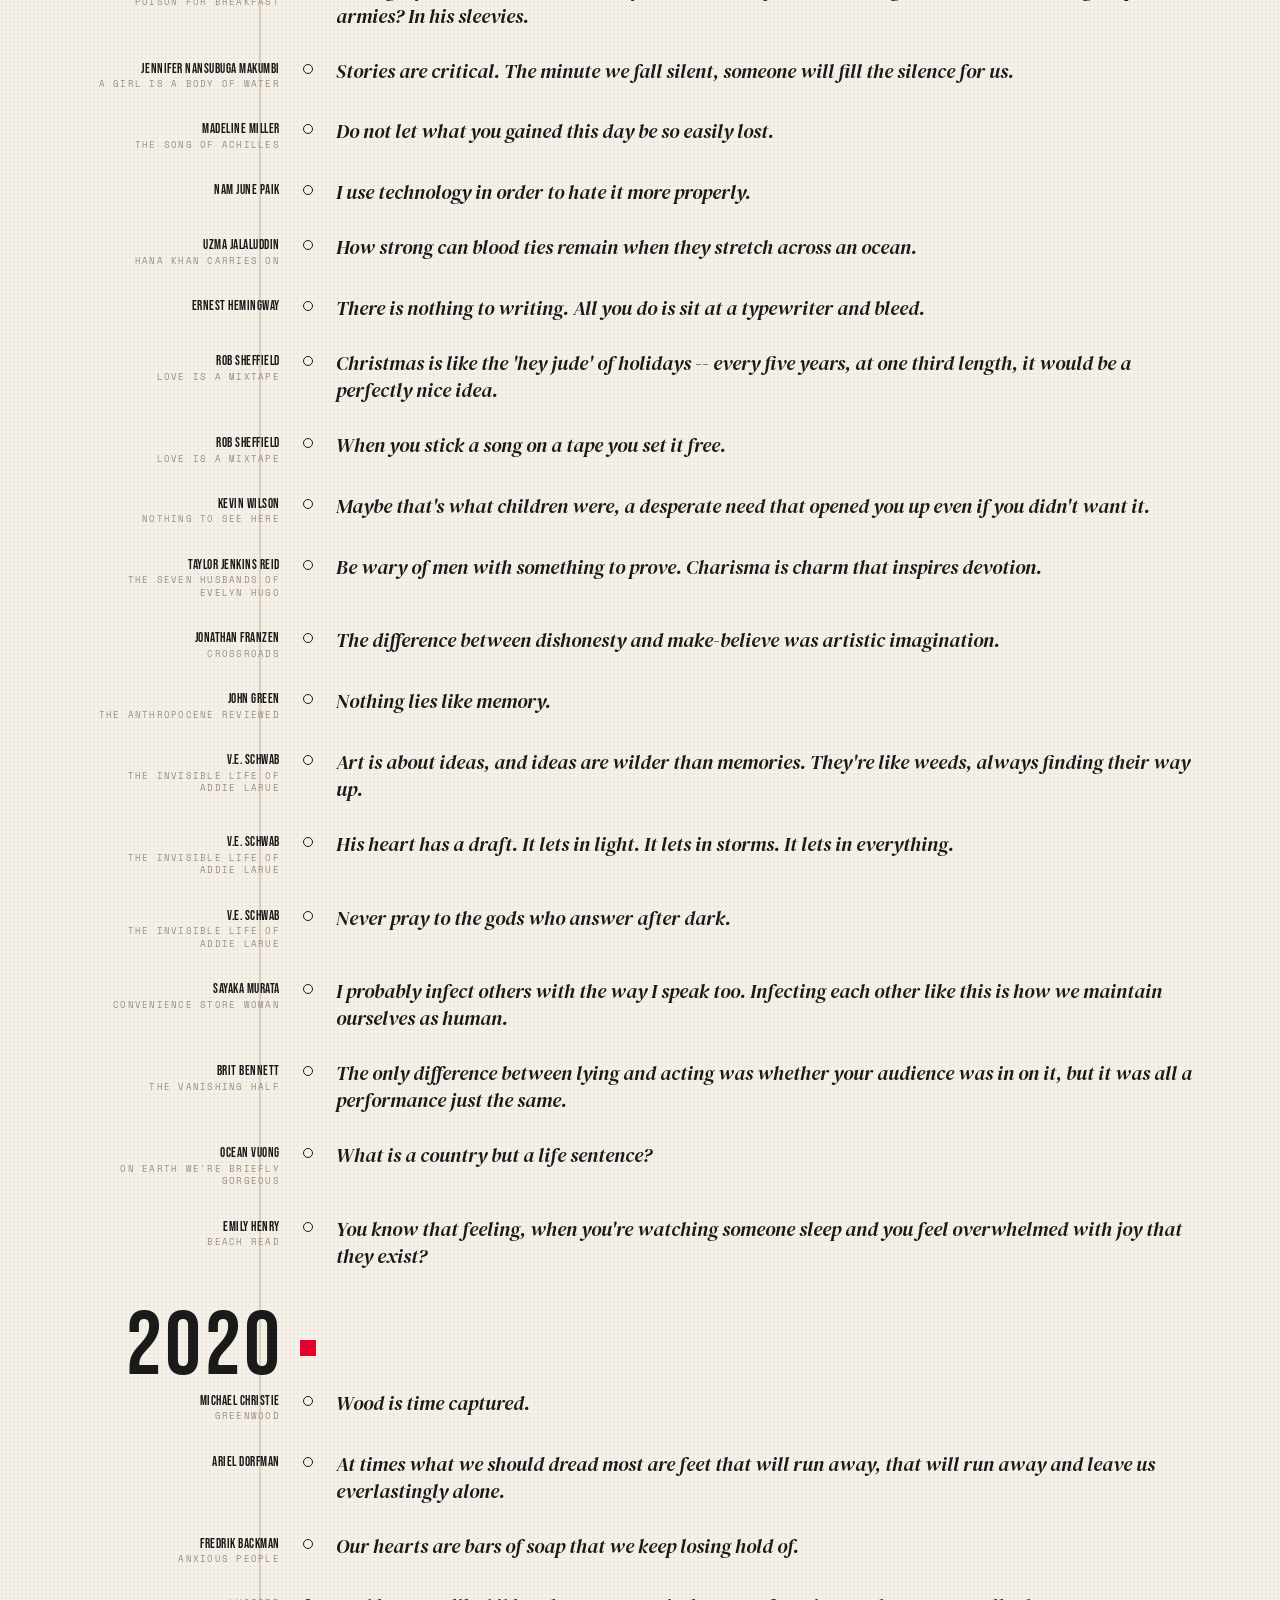
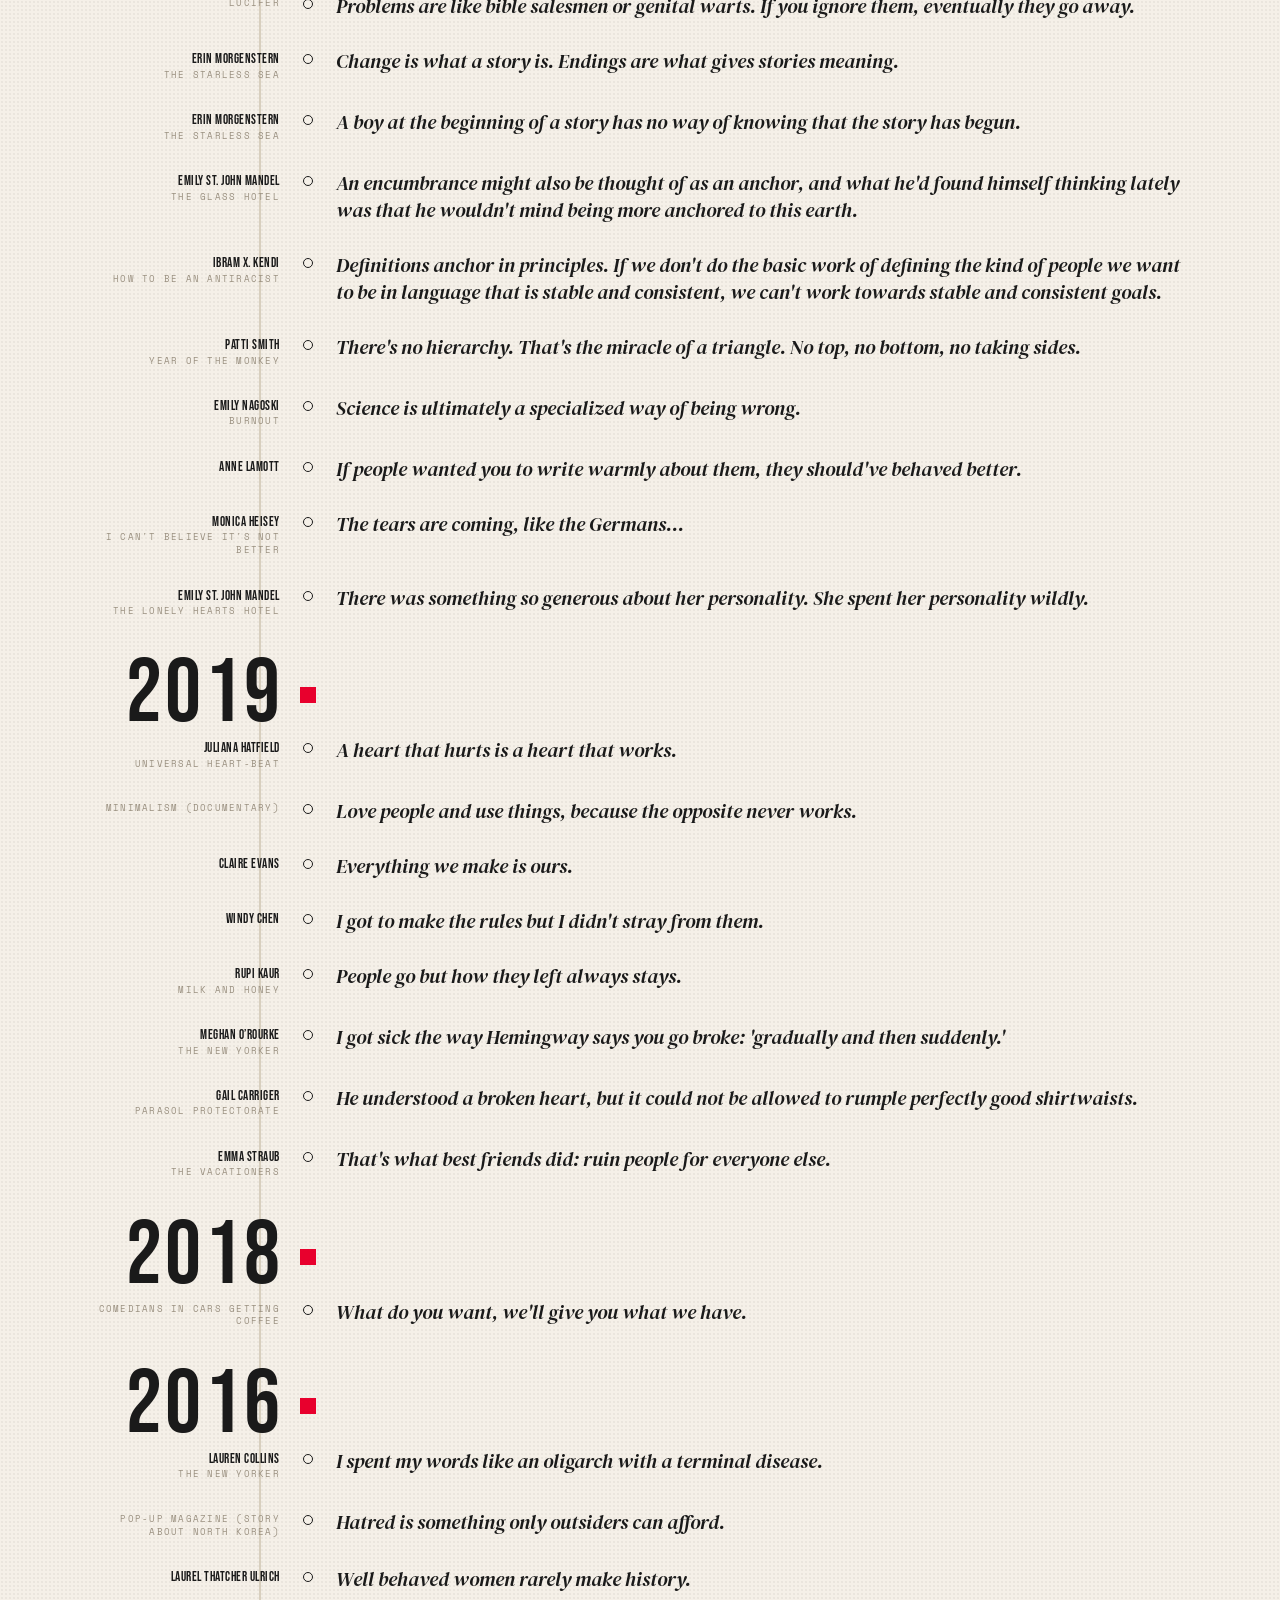
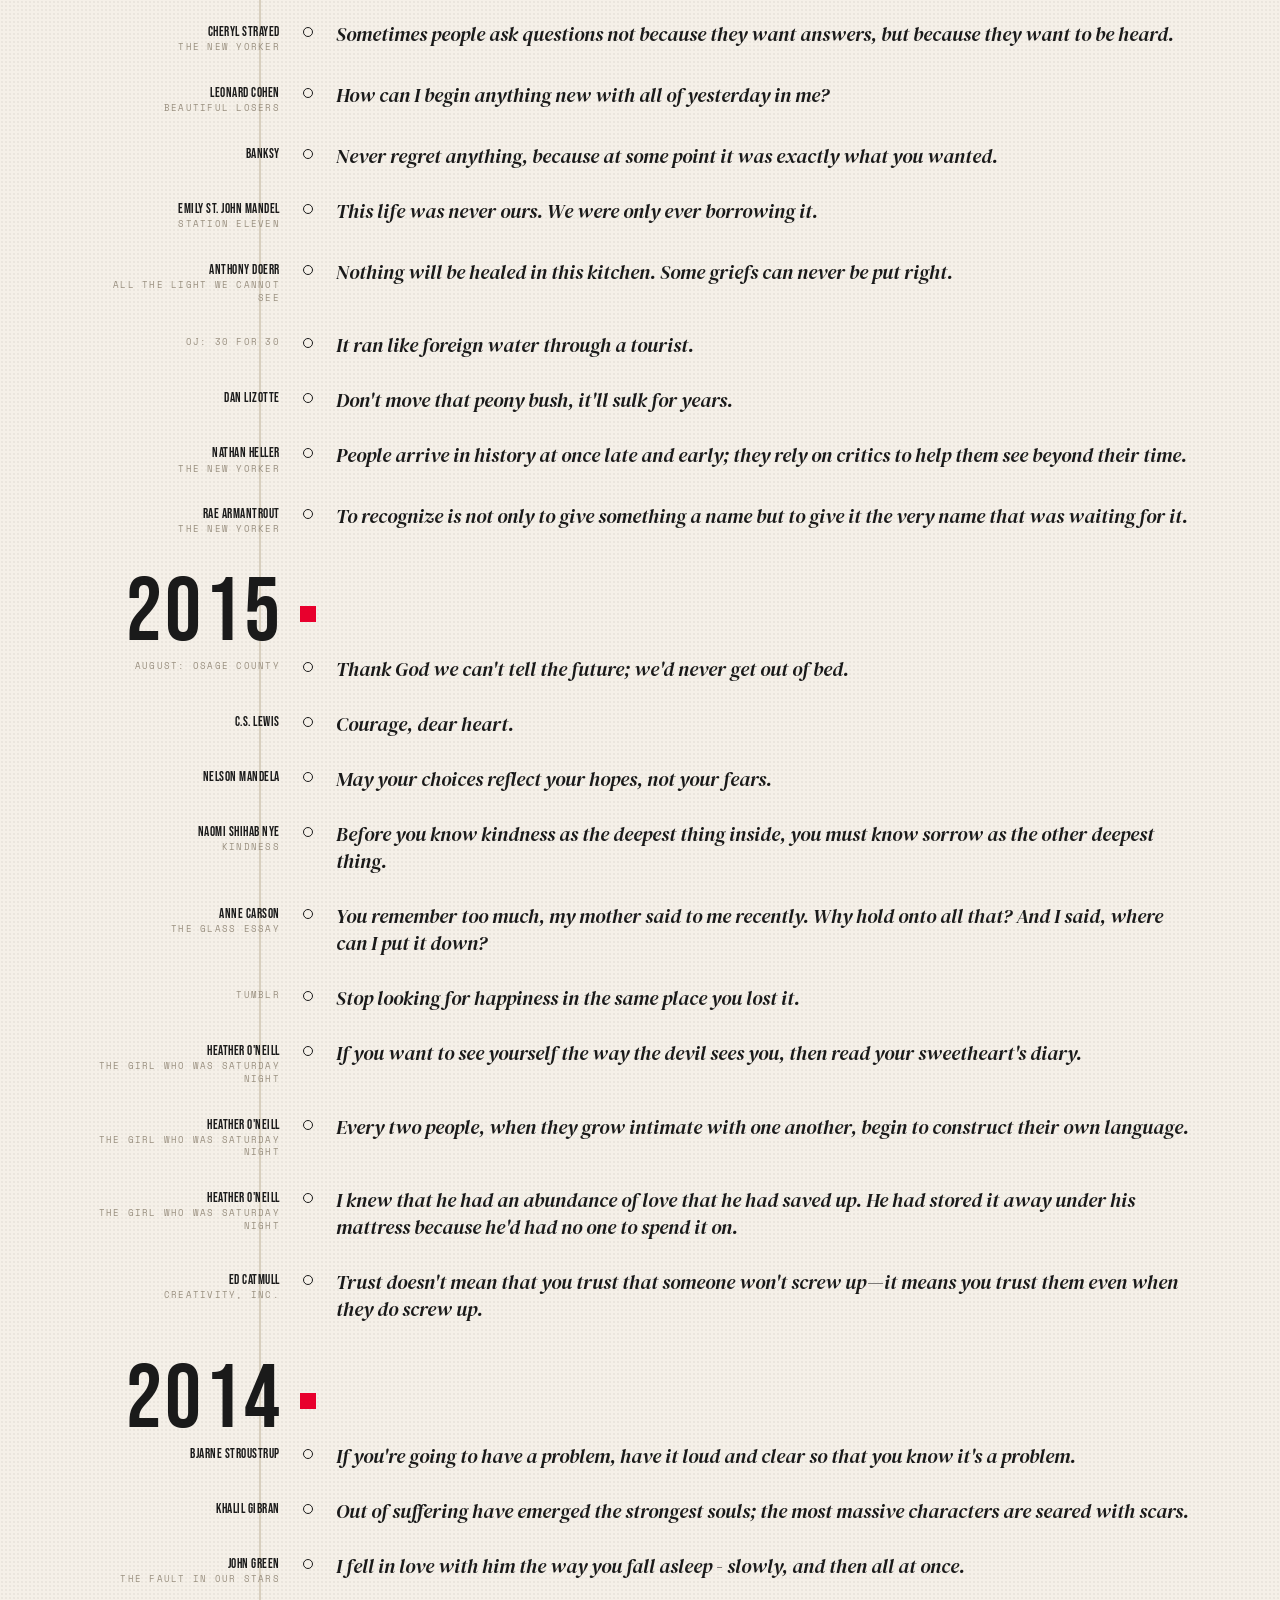
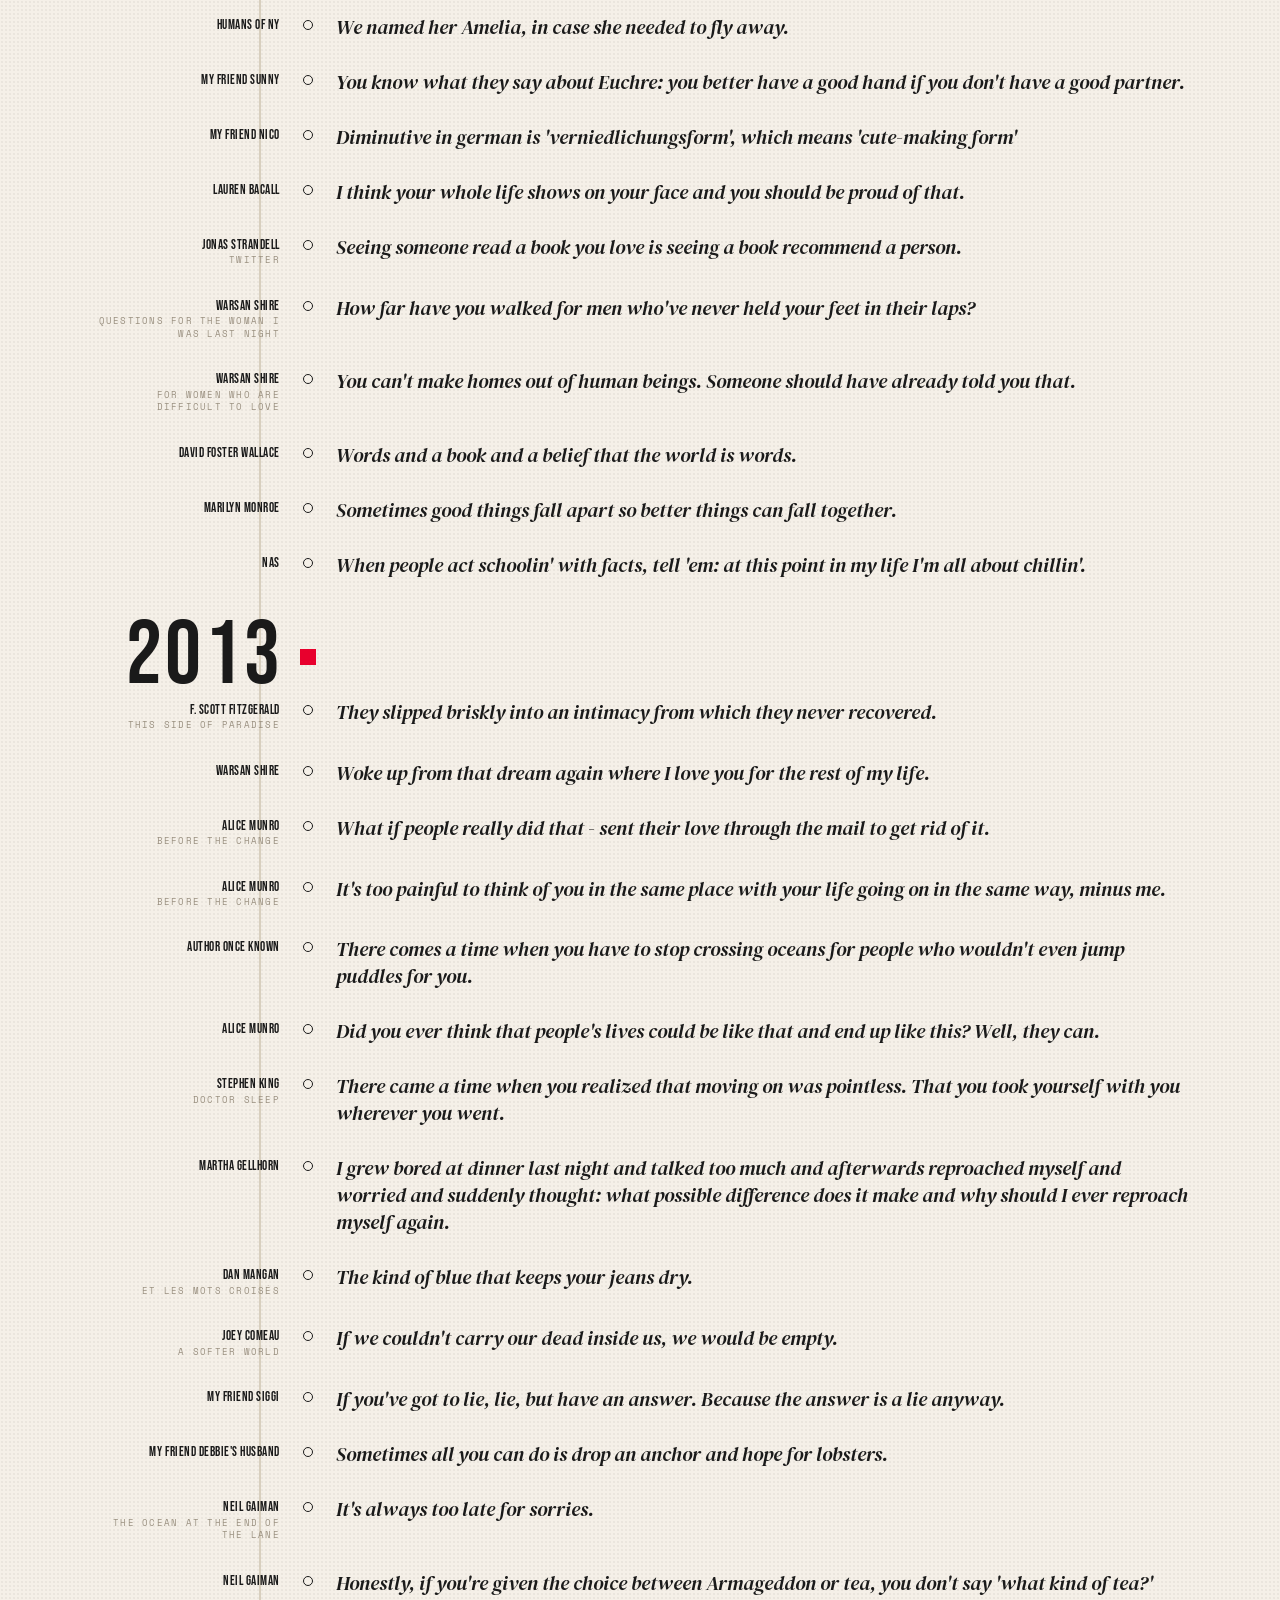
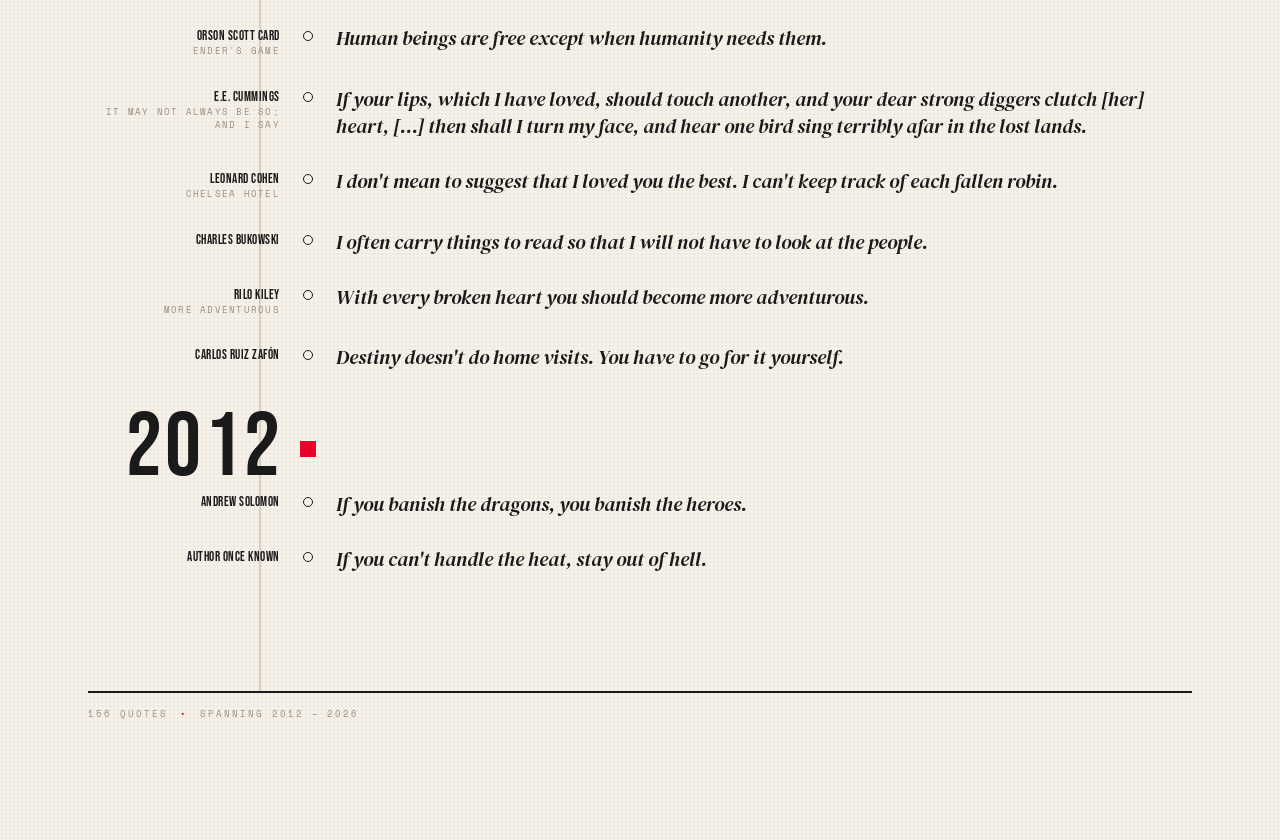
==== commit 558a3778: "fix some paddings" ====
--- a/timeline.html
+++ b/timeline.html
@@ -17,7 +17,7 @@
   </div>
   <nav class="page-nav">
     <a class="nav-link" href="index.html">← Posters</a>
-    <button class="nav-link nav-info" onclick="openAbout()" title="About">?</button>
+    <button class="nav-link" onclick="openAbout()" title="About">?</button>
   </nav>
 </header>
 
--- a/timeline.css
+++ b/timeline.css
@@ -91,12 +91,6 @@
 .nav-link:hover {
   background: var(--ink);
   color: var(--bg);
-}
-.nav-info {
-  width: 32px;
-  padding: 8px 0;
-  font-size: 12px;
-  letter-spacing: 0;
 }
 
 /* ── STICKY YEAR PIN ─────────────────────────────────────── */
@@ -191,8 +185,10 @@
 /* ── ENTRY (whole row is a link) ──────────────────────────── */
 .entry {
   position: relative;
-  display: block;
-  padding: 12px 0 14px calc(var(--spine-x) + 28px);
+  display: grid;
+  grid-template-columns: calc(var(--spine-x) - 24px) 1fr;
+  column-gap: 52px;  /* spine + dot + breathing room */
+  padding: 14px 0;
   text-decoration: none;
   color: inherit;
   transition: background 0.2s ease;
@@ -207,7 +203,7 @@
   content: '';
   position: absolute;
   left: calc(var(--spine-x) - var(--tick-r));
-  top: 22px;
+  top: 20px;
   width: calc(var(--tick-r) * 2);
   height: calc(var(--tick-r) * 2);
   background: var(--bg);
@@ -223,12 +219,18 @@
   transform: scale(1.3);
 }
 
+/* Left column: date stacked on top, then author + source */
+.entry-left {
+  display: flex;
+  flex-direction: column;
+  gap: 10px;
+  text-align: right;
+  padding-top: 4px;  /* nudge to optically align with quote */
+  padding-right: 4px;
+}
+
 .entry-date {
-  position: absolute;
-  left: 0;
-  top: 20px;
-  width: calc(var(--spine-x) - 24px);
-  text-align: right;
+  display: none;
   font-family: var(--mono);
   font-size: 10px;
   letter-spacing: 0.14em;
@@ -236,8 +238,31 @@
   color: var(--muted);
 }
 
+.entry-meta {
+  display: flex;
+  flex-direction: column;
+  gap: 2px;
+}
+
+.entry-author {
+  font-family: var(--display);
+  font-size: 13px;
+  letter-spacing: 0.04em;
+  color: var(--ink);
+  line-height: 1.1;
+}
+
+.entry-source {
+  font-family: var(--mono);
+  font-size: 9px;
+  letter-spacing: 0.14em;
+  text-transform: uppercase;
+  color: var(--muted);
+  line-height: 1.4;
+}
+
 .entry-id {
-  display: inline-block;
+  display: none;
   font-family: var(--mono);
   font-size: 9px;
   letter-spacing: 0.18em;
@@ -251,34 +276,6 @@
   font-size: clamp(16px, 1.6vw, 20px);
   line-height: 1.35;
   color: var(--ink);
-}
-
-.entry-meta {
-  margin-top: 8px;
-  display: flex;
-  align-items: center;
-  gap: 12px;
-  flex-wrap: wrap;
-}
-
-.entry-author {
-  font-family: var(--display);
-  font-size: 14px;
-  letter-spacing: 0.06em;
-  color: var(--ink);
-}
-
-.entry-source {
-  font-family: var(--mono);
-  font-size: 9px;
-  letter-spacing: 0.14em;
-  text-transform: uppercase;
-  color: var(--muted);
-}
-
-/* Only prepend the em-dash when an author span sits before us. */
-.entry-author + .entry-source::before {
-  content: '— ';
 }
 
 /* ── FOOTER ───────────────────────────────────────────────── */
@@ -393,7 +390,8 @@
 /* ── MOBILE ───────────────────────────────────────────────── */
 @media (max-width: 640px) {
   :root {
-    --spine-x: 96px;
+    /* Wider gutter on mobile to fit author names right-aligned along the spine. */
+    --spine-x: 33vw;
   }
 
   .page-header {
@@ -408,25 +406,14 @@
     letter-spacing: 0.14em;
     padding: 7px 10px;
   }
-  .nav-info { width: 28px; padding: 7px 0; font-size: 11px; }
-
-  .timeline { padding: 28px 14px 24px; }
+
+  .timeline { padding: 28px 14px 24px; padding-top: 56px; }
 
   .year-group { margin-bottom: 40px; }
 
-  /* On mobile the year label is too wide to sit fully inside the
-     left gutter, so let it overflow naturally and align it left.  */
+  /* Year label sits inside the gutter, right-aligned, just like desktop. */
   .year-label {
-    position: relative;
-    left: auto;
-    top: auto;
-    transform: none;
-    width: auto;
-    text-align: left;
-    font-size: 44px;
-    padding-right: 12px;
-    background: var(--bg);  /* mask the spine behind the digits */
-    z-index: 1;
+    font-size: 56px;
   }
 
   .year-marker {
@@ -434,30 +421,49 @@
   }
 
   .year-marker::before {
-    width: 10px;
-    height: 10px;
-    left: calc(var(--spine-x) - 5px);
-    z-index: 0;  /* sits behind the year label on mobile */
-  }
-
+    width: 12px;
+    height: 12px;
+    left: calc(var(--spine-x) - 6px);
+  }
+
+  /* Keep the 2-column grid: gutter | quote column.
+     Tighter column-gap so the quote isn't pinched on small screens. */
   .entry {
-    padding: 12px 0 12px calc(var(--spine-x) + 16px);
-  }
+    grid-template-columns: calc(var(--spine-x) - 18px) 1fr;
+    column-gap: 30px;
+  }
+
+  /* .entry-left {
+    gap: 6px;
+    padding-top: 2px;
+  } */
 
   .entry-date {
     font-size: 8px;
     letter-spacing: 0.1em;
-    width: calc(var(--spine-x) - 18px);
-    top: 20px;
+  }
+
+  /* Smaller display font so long author names still fit the narrow gutter
+     gracefully; long names wrap (still right-aligned) rather than overflow. */
+  .entry-author {
+    font-size: 13px;
+    letter-spacing: 0.03em;
+    word-break: break-word;
+  }
+  .entry-source {
+    font-size: 8px;
+    letter-spacing: 0.1em;
+  }
+
+  .entry-id {
+    font-size: 8px;
+    letter-spacing: 0.16em;
   }
 
   .entry-quote {
-    font-size: 16px;
-  }
-
-  .entry-author { font-size: 13px; }
-  .entry-source { font-size: 8px; }
-  .entry-author + .entry-source::before { content: ''; }
+    font-size: 15px;
+    line-height: 1.4;
+  }
 
   .year-pin { display: none; }
 }
